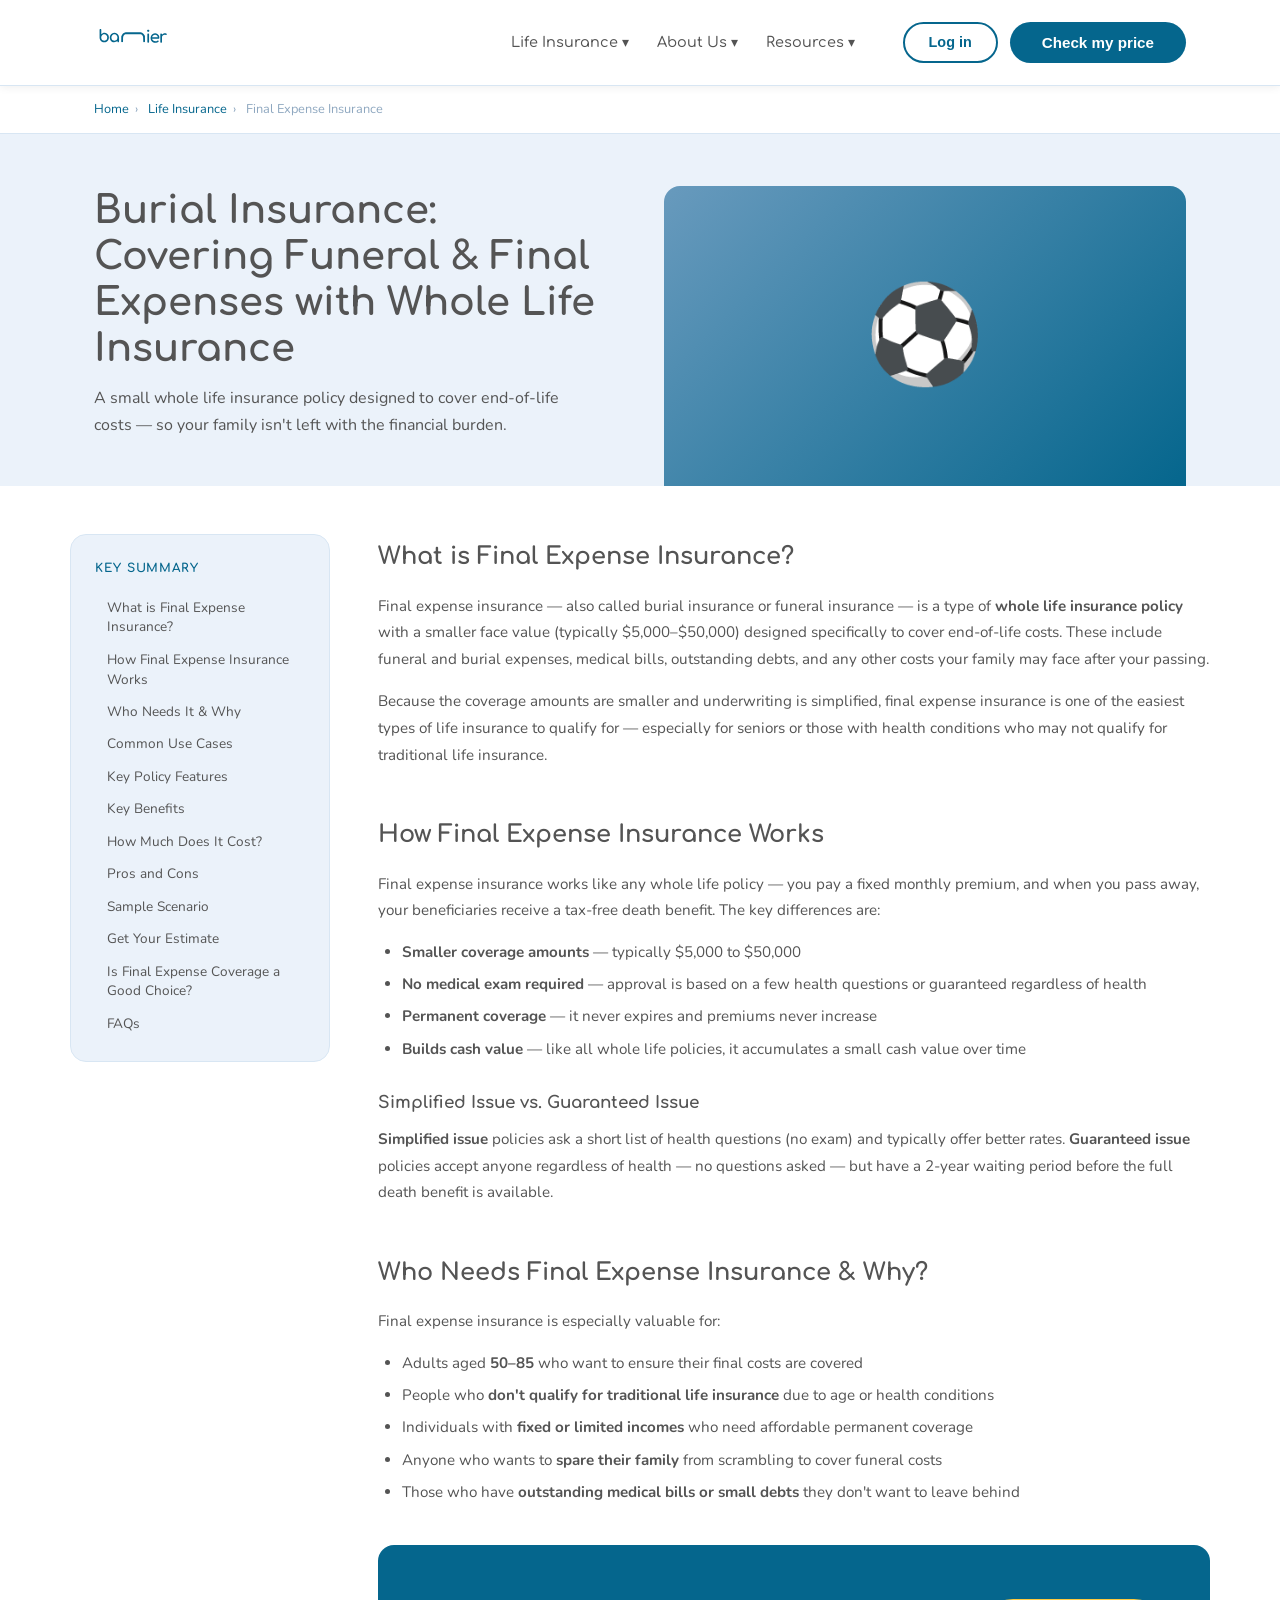
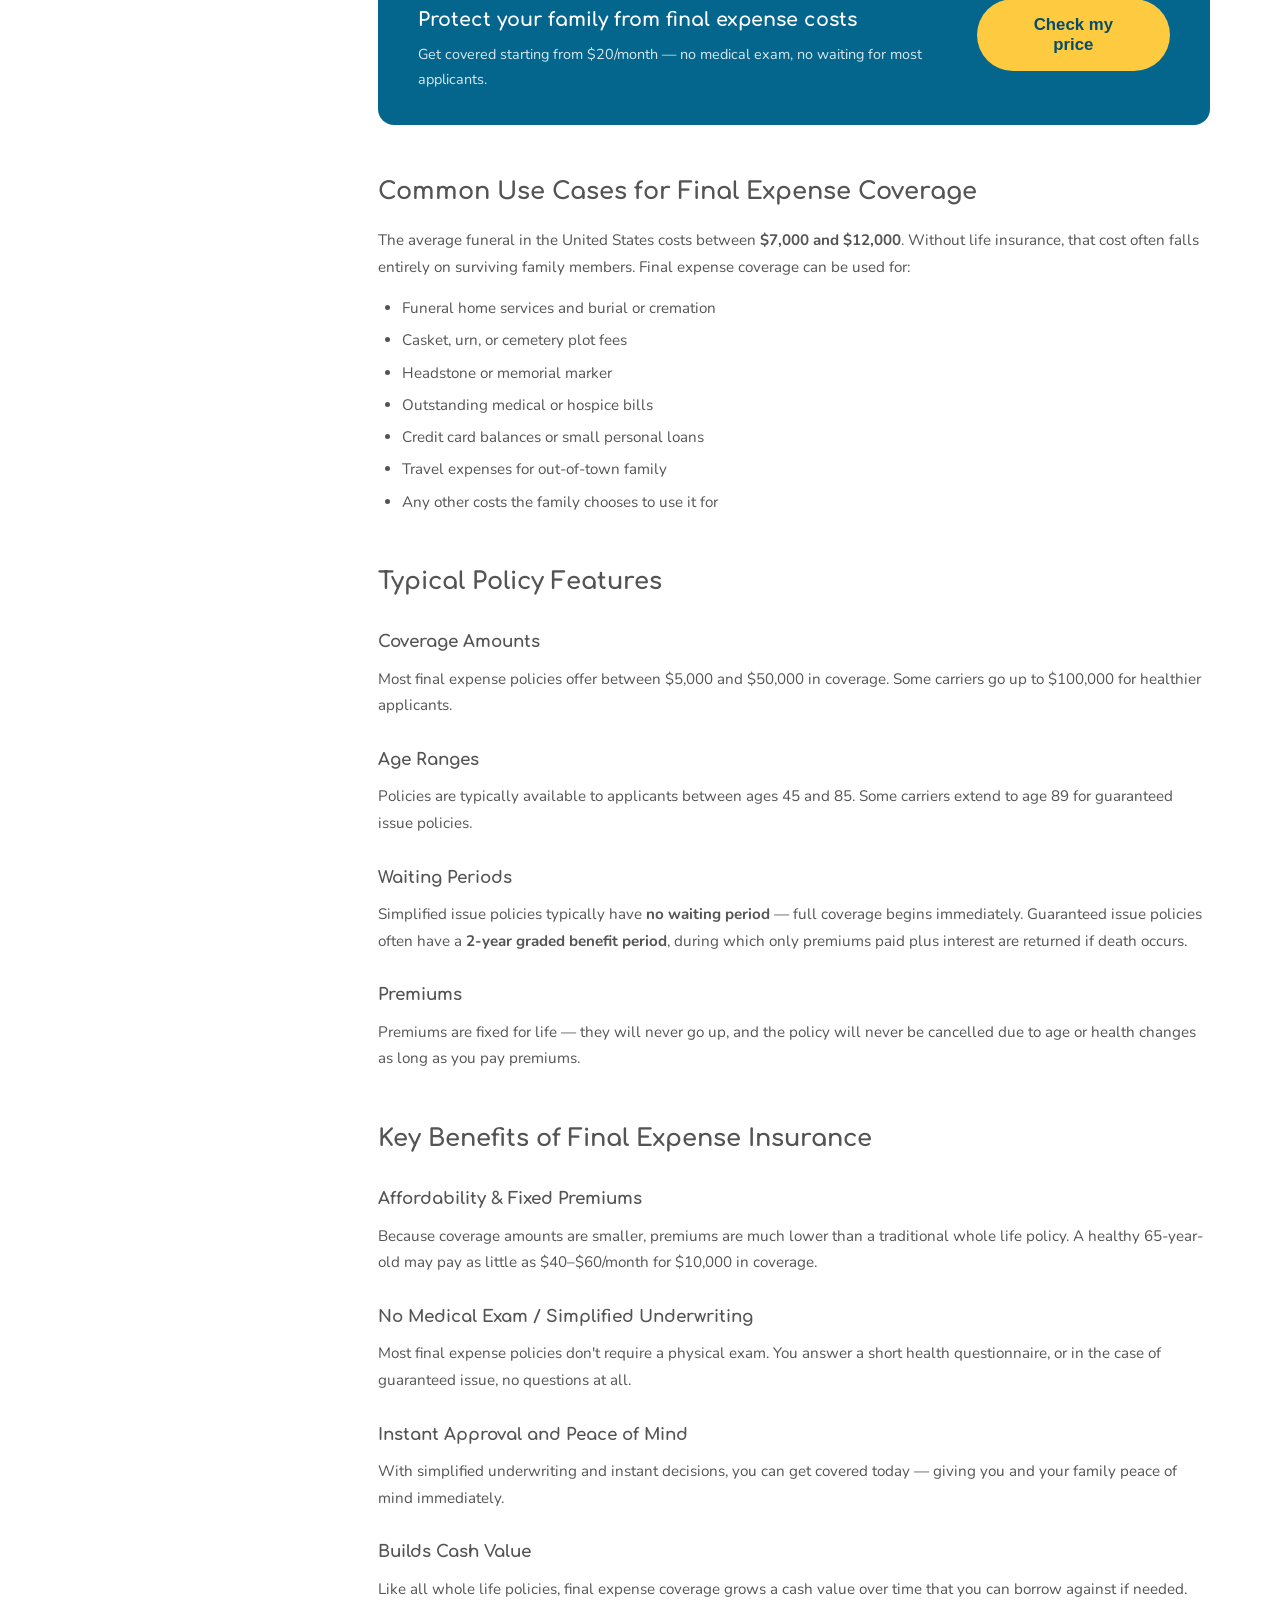
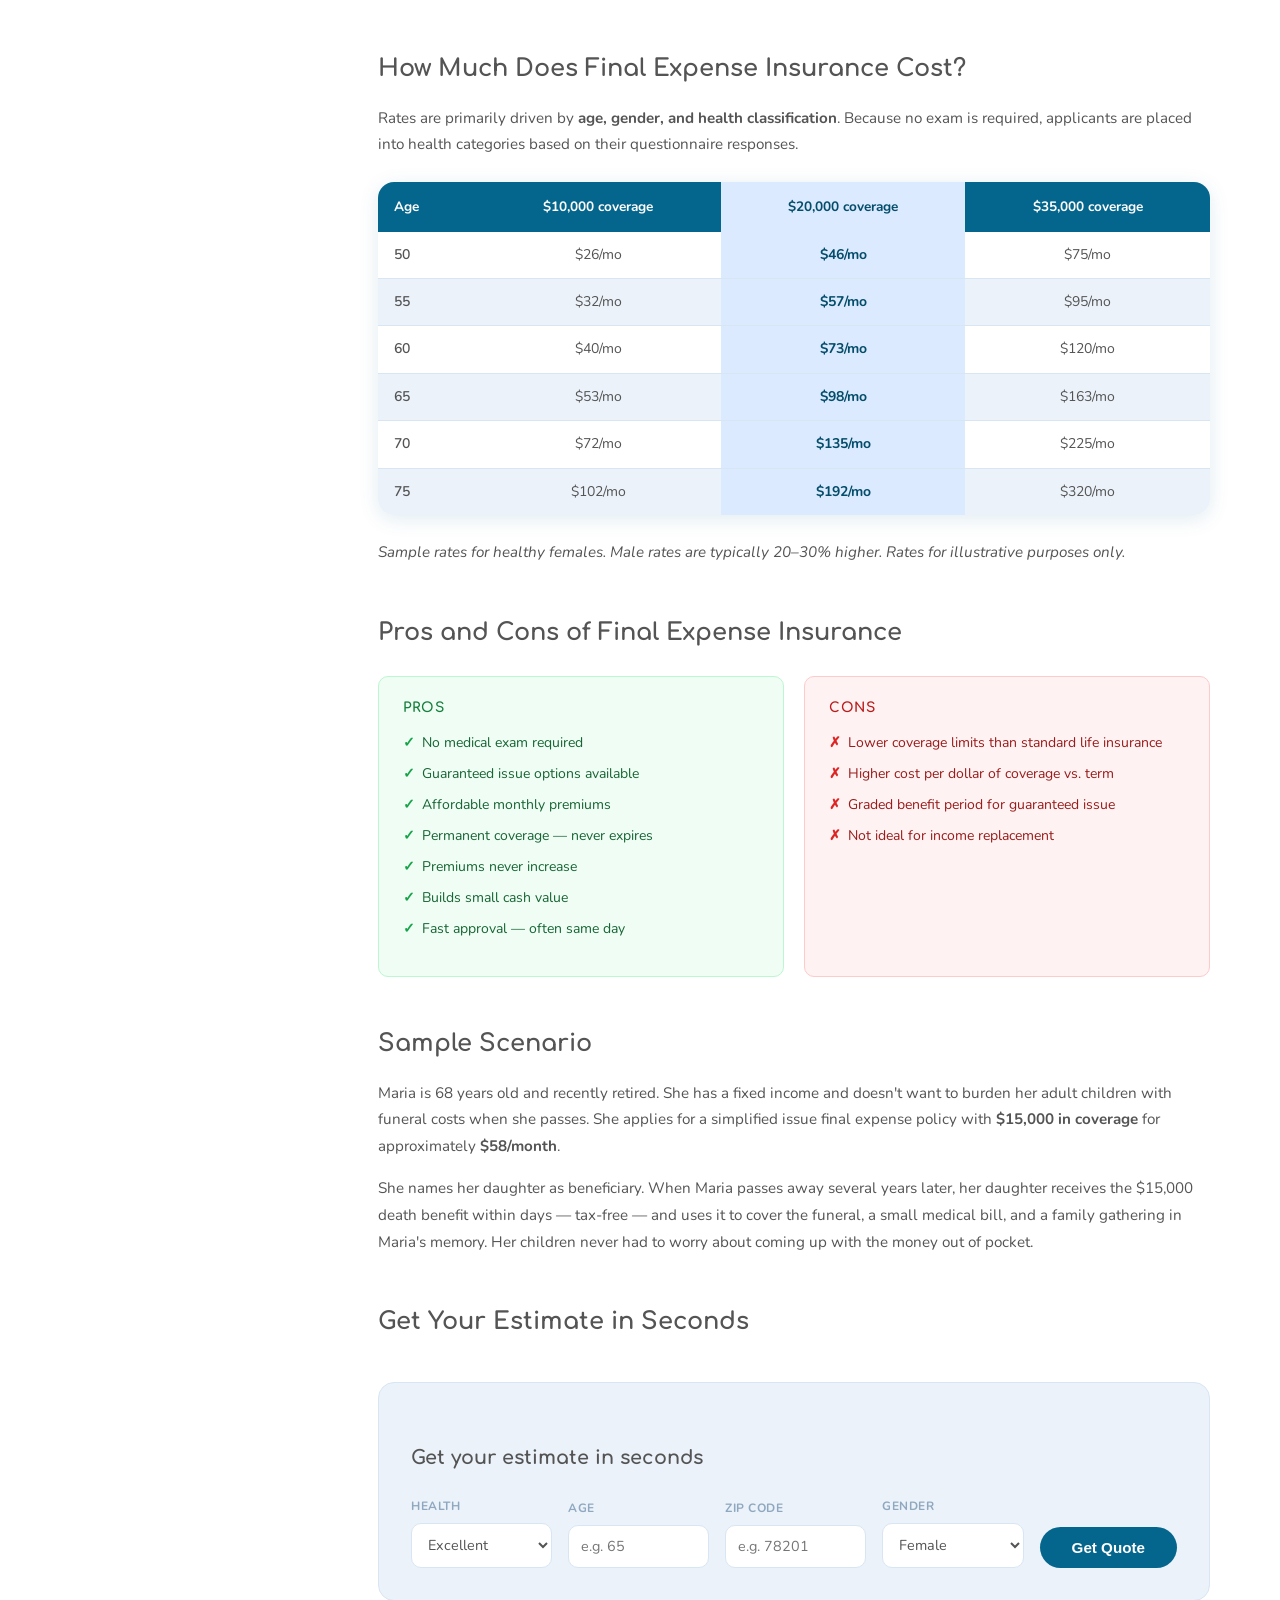
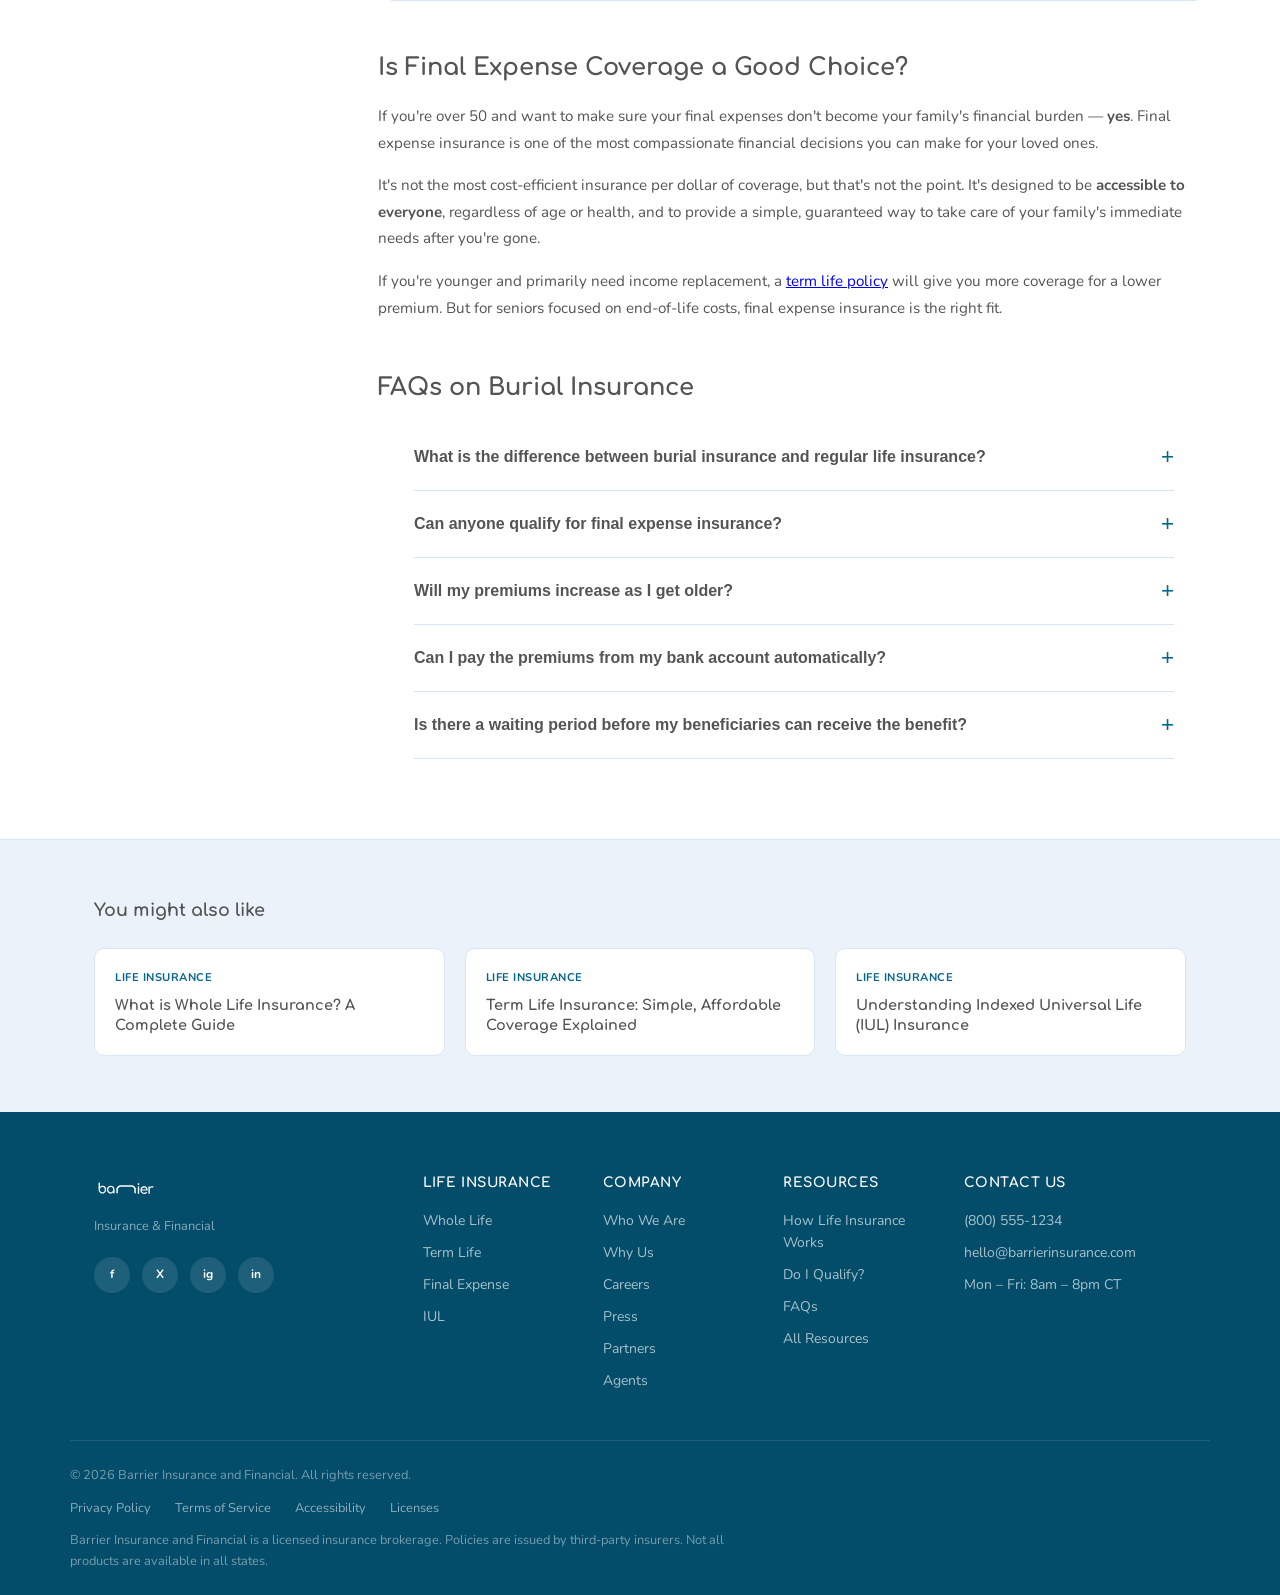
==== final-expense.html @ 15a0f5d9 "Initial commit — Barrier Insurance site with all 4 life insurance pages" ====
<!DOCTYPE html>
<html lang="en">
<head>
  <meta charset="UTF-8" />
  <meta name="viewport" content="width=device-width, initial-scale=1.0" />
  <title>Final Expense Insurance — Barrier Insurance and Financial</title>
  <link rel="stylesheet" href="styles.css" />
  <link href="https://fonts.googleapis.com/css2?family=Comfortaa:wght@400;500;600;700&family=Nunito:wght@300;400;500;600;700;800&display=swap" rel="stylesheet" />
</head>
<body>

  <!-- NAV -->
  <header class="nav-wrapper">
    <nav class="nav container">
      <a href="index.html" class="nav-logo">
        <img src="logo.svg" alt="Barrier Insurance and Financial" class="logo-img" />
      </a>
      <ul class="nav-links">
        <li class="nav-dropdown">
          <a href="#">Life Insurance &#9662;</a>
          <ul class="dropdown-menu">
            <li><a href="whole-life.html">Whole Life</a></li>
            <li><a href="term-life.html">Term Life</a></li>
            <li><a href="final-expense.html">Final Expense</a></li>
            <li><a href="iul.html">IUL</a></li>
          </ul>
        </li>
        <li class="nav-dropdown">
          <a href="#">About Us &#9662;</a>
          <ul class="dropdown-menu">
            <li><a href="#">Who We Are</a></li>
            <li><a href="#">Why Us</a></li>
          </ul>
        </li>
        <li class="nav-dropdown">
          <a href="#">Resources &#9662;</a>
          <ul class="dropdown-menu">
            <li><a href="#">How Life Insurance Works</a></li>
            <li><a href="#">Do I Qualify?</a></li>
            <li><a href="#">All Resources</a></li>
          </ul>
        </li>
      </ul>
      <div class="nav-actions">
        <button class="btn-ghost">Log in</button>
        <button class="btn-primary">Check my price</button>
      </div>
      <button class="nav-hamburger" id="menuToggle" aria-label="Open menu">&#9776;</button>
    </nav>
    <div class="mobile-menu" id="mobileMenu">
      <span class="mobile-section">Life Insurance</span>
      <a href="whole-life.html" class="mobile-sub">Whole Life</a>
      <a href="term-life.html" class="mobile-sub">Term Life</a>
      <a href="final-expense.html" class="mobile-sub">Final Expense</a>
      <a href="iul.html" class="mobile-sub">IUL</a>
      <span class="mobile-section">About Us</span>
      <a href="#" class="mobile-sub">Who We Are</a>
      <a href="#" class="mobile-sub">Why Us</a>
      <span class="mobile-section">Resources</span>
      <a href="#" class="mobile-sub">How Life Insurance Works</a>
      <a href="#" class="mobile-sub">Do I Qualify?</a>
      <a href="#" class="mobile-sub">All Resources</a>
      <a href="#" class="mobile-cta">Check my price</a>
    </div>
  </header>

  <!-- BREADCRUMB -->
  <div class="breadcrumb">
    <div class="container">
      <a href="index.html">Home</a><span class="sep">›</span>
      <a href="#">Life Insurance</a><span class="sep">›</span>
      Final Expense Insurance
    </div>
  </div>

  <!-- HERO -->
  <section class="article-hero">
    <div class="container article-hero-inner">
      <div class="article-hero-content">
        <h1>Burial Insurance: Covering Funeral &amp; Final Expenses with Whole Life Insurance</h1>
        <p>A small whole life insurance policy designed to cover end-of-life costs — so your family isn't left with the financial burden.</p>
      </div>
      <div class="article-hero-img">&#9917;</div>
    </div>
  </section>

  <!-- ARTICLE LAYOUT -->
  <div class="container article-layout">

    <!-- SIDEBAR TOC -->
    <aside class="toc-sidebar">
      <div class="toc-box">
        <h4>Key Summary</h4>
        <ul>
          <li><a href="#what-is">What is Final Expense Insurance?</a></li>
          <li><a href="#how-it-works">How Final Expense Insurance Works</a></li>
          <li><a href="#who-needs">Who Needs It &amp; Why</a></li>
          <li><a href="#coverage">Common Use Cases</a></li>
          <li><a href="#key-features">Key Policy Features</a></li>
          <li><a href="#key-benefits">Key Benefits</a></li>
          <li><a href="#how-much">How Much Does It Cost?</a></li>
          <li><a href="#pros-cons">Pros and Cons</a></li>
          <li><a href="#sample">Sample Scenario</a></li>
          <li><a href="#estimate">Get Your Estimate</a></li>
          <li><a href="#is-it-worth">Is Final Expense Coverage a Good Choice?</a></li>
          <li><a href="#faq">FAQs</a></li>
        </ul>
      </div>
    </aside>

    <!-- MAIN CONTENT -->
    <article class="article-content">

      <h2 id="what-is">What is Final Expense Insurance?</h2>
      <p>Final expense insurance — also called burial insurance or funeral insurance — is a type of <strong>whole life insurance policy</strong> with a smaller face value (typically $5,000–$50,000) designed specifically to cover end-of-life costs. These include funeral and burial expenses, medical bills, outstanding debts, and any other costs your family may face after your passing.</p>
      <p>Because the coverage amounts are smaller and underwriting is simplified, final expense insurance is one of the easiest types of life insurance to qualify for — especially for seniors or those with health conditions who may not qualify for traditional life insurance.</p>

      <h2 id="how-it-works">How Final Expense Insurance Works</h2>
      <p>Final expense insurance works like any whole life policy — you pay a fixed monthly premium, and when you pass away, your beneficiaries receive a tax-free death benefit. The key differences are:</p>
      <ul>
        <li><strong>Smaller coverage amounts</strong> — typically $5,000 to $50,000</li>
        <li><strong>No medical exam required</strong> — approval is based on a few health questions or guaranteed regardless of health</li>
        <li><strong>Permanent coverage</strong> — it never expires and premiums never increase</li>
        <li><strong>Builds cash value</strong> — like all whole life policies, it accumulates a small cash value over time</li>
      </ul>
      <h3>Simplified Issue vs. Guaranteed Issue</h3>
      <p><strong>Simplified issue</strong> policies ask a short list of health questions (no exam) and typically offer better rates. <strong>Guaranteed issue</strong> policies accept anyone regardless of health — no questions asked — but have a 2-year waiting period before the full death benefit is available.</p>

      <h2 id="who-needs">Who Needs Final Expense Insurance &amp; Why?</h2>
      <p>Final expense insurance is especially valuable for:</p>
      <ul>
        <li>Adults aged <strong>50–85</strong> who want to ensure their final costs are covered</li>
        <li>People who <strong>don't qualify for traditional life insurance</strong> due to age or health conditions</li>
        <li>Individuals with <strong>fixed or limited incomes</strong> who need affordable permanent coverage</li>
        <li>Anyone who wants to <strong>spare their family</strong> from scrambling to cover funeral costs</li>
        <li>Those who have <strong>outstanding medical bills or small debts</strong> they don't want to leave behind</li>
      </ul>

      <!-- CTA BOX -->
      <div class="article-cta">
        <div class="article-cta-text">
          <h3>Protect your family from final expense costs</h3>
          <p>Get covered starting from $20/month — no medical exam, no waiting for most applicants.</p>
        </div>
        <button class="btn-yellow btn-large">Check my price</button>
      </div>

      <h2 id="coverage">Common Use Cases for Final Expense Coverage</h2>
      <p>The average funeral in the United States costs between <strong>$7,000 and $12,000</strong>. Without life insurance, that cost often falls entirely on surviving family members. Final expense coverage can be used for:</p>
      <ul>
        <li>Funeral home services and burial or cremation</li>
        <li>Casket, urn, or cemetery plot fees</li>
        <li>Headstone or memorial marker</li>
        <li>Outstanding medical or hospice bills</li>
        <li>Credit card balances or small personal loans</li>
        <li>Travel expenses for out-of-town family</li>
        <li>Any other costs the family chooses to use it for</li>
      </ul>

      <h2 id="key-features">Typical Policy Features</h2>
      <h3>Coverage Amounts</h3>
      <p>Most final expense policies offer between $5,000 and $50,000 in coverage. Some carriers go up to $100,000 for healthier applicants.</p>
      <h3>Age Ranges</h3>
      <p>Policies are typically available to applicants between ages 45 and 85. Some carriers extend to age 89 for guaranteed issue policies.</p>
      <h3>Waiting Periods</h3>
      <p>Simplified issue policies typically have <strong>no waiting period</strong> — full coverage begins immediately. Guaranteed issue policies often have a <strong>2-year graded benefit period</strong>, during which only premiums paid plus interest are returned if death occurs.</p>
      <h3>Premiums</h3>
      <p>Premiums are fixed for life — they will never go up, and the policy will never be cancelled due to age or health changes as long as you pay premiums.</p>

      <h2 id="key-benefits">Key Benefits of Final Expense Insurance</h2>
      <h3>Affordability &amp; Fixed Premiums</h3>
      <p>Because coverage amounts are smaller, premiums are much lower than a traditional whole life policy. A healthy 65-year-old may pay as little as $40–$60/month for $10,000 in coverage.</p>
      <h3>No Medical Exam / Simplified Underwriting</h3>
      <p>Most final expense policies don't require a physical exam. You answer a short health questionnaire, or in the case of guaranteed issue, no questions at all.</p>
      <h3>Instant Approval and Peace of Mind</h3>
      <p>With simplified underwriting and instant decisions, you can get covered today — giving you and your family peace of mind immediately.</p>
      <h3>Builds Cash Value</h3>
      <p>Like all whole life policies, final expense coverage grows a cash value over time that you can borrow against if needed.</p>

      <h2 id="how-much">How Much Does Final Expense Insurance Cost?</h2>
      <p>Rates are primarily driven by <strong>age, gender, and health classification</strong>. Because no exam is required, applicants are placed into health categories based on their questionnaire responses.</p>

      <table class="pricing-table">
        <thead>
          <tr>
            <th>Age</th>
            <th>$10,000 coverage</th>
            <th class="col-highlight">$20,000 coverage</th>
            <th>$35,000 coverage</th>
          </tr>
        </thead>
        <tbody>
          <tr>
            <td>50</td>
            <td>$26/mo</td>
            <td class="col-highlight">$46/mo</td>
            <td>$75/mo</td>
          </tr>
          <tr>
            <td>55</td>
            <td>$32/mo</td>
            <td class="col-highlight">$57/mo</td>
            <td>$95/mo</td>
          </tr>
          <tr>
            <td>60</td>
            <td>$40/mo</td>
            <td class="col-highlight">$73/mo</td>
            <td>$120/mo</td>
          </tr>
          <tr>
            <td>65</td>
            <td>$53/mo</td>
            <td class="col-highlight">$98/mo</td>
            <td>$163/mo</td>
          </tr>
          <tr>
            <td>70</td>
            <td>$72/mo</td>
            <td class="col-highlight">$135/mo</td>
            <td>$225/mo</td>
          </tr>
          <tr>
            <td>75</td>
            <td>$102/mo</td>
            <td class="col-highlight">$192/mo</td>
            <td>$320/mo</td>
          </tr>
        </tbody>
      </table>
      <p><em>Sample rates for healthy females. Male rates are typically 20–30% higher. Rates for illustrative purposes only.</em></p>

      <h2 id="pros-cons">Pros and Cons of Final Expense Insurance</h2>
      <div class="pros-cons">
        <div class="pros-box">
          <h4>Pros</h4>
          <ul>
            <li>No medical exam required</li>
            <li>Guaranteed issue options available</li>
            <li>Affordable monthly premiums</li>
            <li>Permanent coverage — never expires</li>
            <li>Premiums never increase</li>
            <li>Builds small cash value</li>
            <li>Fast approval — often same day</li>
          </ul>
        </div>
        <div class="cons-box">
          <h4>Cons</h4>
          <ul>
            <li>Lower coverage limits than standard life insurance</li>
            <li>Higher cost per dollar of coverage vs. term</li>
            <li>Graded benefit period for guaranteed issue</li>
            <li>Not ideal for income replacement</li>
          </ul>
        </div>
      </div>

      <h2 id="sample">Sample Scenario</h2>
      <p>Maria is 68 years old and recently retired. She has a fixed income and doesn't want to burden her adult children with funeral costs when she passes. She applies for a simplified issue final expense policy with <strong>$15,000 in coverage</strong> for approximately <strong>$58/month</strong>.</p>
      <p>She names her daughter as beneficiary. When Maria passes away several years later, her daughter receives the $15,000 death benefit within days — tax-free — and uses it to cover the funeral, a small medical bill, and a family gathering in Maria's memory. Her children never had to worry about coming up with the money out of pocket.</p>

      <h2 id="estimate">Get Your Estimate in Seconds</h2>
      <div class="estimate-widget">
        <h3>Get your estimate in seconds</h3>
        <div class="estimate-form">
          <div class="estimate-field">
            <label>Health</label>
            <select>
              <option>Excellent</option>
              <option>Good</option>
              <option>Average</option>
            </select>
          </div>
          <div class="estimate-field">
            <label>Age</label>
            <input type="number" placeholder="e.g. 65" min="45" max="89" />
          </div>
          <div class="estimate-field">
            <label>Zip Code</label>
            <input type="text" placeholder="e.g. 78201" maxlength="5" />
          </div>
          <div class="estimate-field">
            <label>Gender</label>
            <select>
              <option>Female</option>
              <option>Male</option>
            </select>
          </div>
          <div>
            <button class="btn-primary" style="white-space:nowrap">Get Quote</button>
          </div>
        </div>
      </div>

      <h2 id="is-it-worth">Is Final Expense Coverage a Good Choice?</h2>
      <p>If you're over 50 and want to make sure your final expenses don't become your family's financial burden — <strong>yes</strong>. Final expense insurance is one of the most compassionate financial decisions you can make for your loved ones.</p>
      <p>It's not the most cost-efficient insurance per dollar of coverage, but that's not the point. It's designed to be <strong>accessible to everyone</strong>, regardless of age or health, and to provide a simple, guaranteed way to take care of your family's immediate needs after you're gone.</p>
      <p>If you're younger and primarily need income replacement, a <a href="term-life.html">term life policy</a> will give you more coverage for a lower premium. But for seniors focused on end-of-life costs, final expense insurance is the right fit.</p>

      <!-- FAQ -->
      <h2 id="faq">FAQs on Burial Insurance</h2>
      <div class="faq-list">
        <div class="faq-item">
          <button class="faq-question" aria-expanded="false">
            What is the difference between burial insurance and regular life insurance?
            <span class="faq-icon">+</span>
          </button>
          <div class="faq-answer">
            <p>Burial insurance is a type of whole life insurance with smaller coverage amounts (usually $5,000–$50,000) designed specifically for final expenses. Regular life insurance can provide much larger death benefits and is often used for income replacement. Burial insurance requires little to no underwriting, making it accessible to older adults and those with health issues.</p>
          </div>
        </div>
        <div class="faq-item">
          <button class="faq-question" aria-expanded="false">
            Can anyone qualify for final expense insurance?
            <span class="faq-icon">+</span>
          </button>
          <div class="faq-answer">
            <p>Simplified issue policies accept most applicants based on a short health questionnaire. Guaranteed issue policies accept everyone between eligible ages (typically 45–85) with no health questions at all. This makes final expense coverage available to virtually anyone.</p>
          </div>
        </div>
        <div class="faq-item">
          <button class="faq-question" aria-expanded="false">
            Will my premiums increase as I get older?
            <span class="faq-icon">+</span>
          </button>
          <div class="faq-answer">
            <p>No. Final expense insurance is a whole life policy — your premiums are fixed for the life of the policy and will never increase, regardless of your age or any changes to your health.</p>
          </div>
        </div>
        <div class="faq-item">
          <button class="faq-question" aria-expanded="false">
            Can I pay the premiums from my bank account automatically?
            <span class="faq-icon">+</span>
          </button>
          <div class="faq-answer">
            <p>Yes. Most carriers offer automatic bank draft (ACH) payments. This is the most convenient option and often comes with a small premium discount. You can also pay by check or money order in most cases.</p>
          </div>
        </div>
        <div class="faq-item">
          <button class="faq-question" aria-expanded="false">
            Is there a waiting period before my beneficiaries can receive the benefit?
            <span class="faq-icon">+</span>
          </button>
          <div class="faq-answer">
            <p>It depends on the policy type. <strong>Simplified issue</strong> policies typically have no waiting period — coverage is effective immediately. <strong>Guaranteed issue</strong> policies usually have a 2-year graded benefit period: if you pass away in the first two years, your beneficiaries receive the premiums paid plus interest (not the full death benefit). After the two years, the full benefit is paid.</p>
          </div>
        </div>
      </div>

    </article>
  </div>

  <!-- RELATED ARTICLES -->
  <section class="related-articles">
    <div class="container">
      <h3>You might also like</h3>
      <div class="related-grid">
        <a href="whole-life.html" class="related-card">
          <span class="tag">Life Insurance</span>
          <h4>What is Whole Life Insurance? A Complete Guide</h4>
        </a>
        <a href="term-life.html" class="related-card">
          <span class="tag">Life Insurance</span>
          <h4>Term Life Insurance: Simple, Affordable Coverage Explained</h4>
        </a>
        <a href="iul.html" class="related-card">
          <span class="tag">Life Insurance</span>
          <h4>Understanding Indexed Universal Life (IUL) Insurance</h4>
        </a>
      </div>
    </div>
  </section>

  <!-- FOOTER -->
  <footer class="footer">
    <div class="container footer-grid">
      <div class="footer-col footer-brand">
        <img src="logo.svg" alt="Barrier Insurance and Financial" class="footer-logo" />
        <p class="footer-tagline">Insurance &amp; Financial</p>
        <div class="footer-social">
          <a href="#" aria-label="Facebook">f</a>
          <a href="#" aria-label="Twitter">X</a>
          <a href="#" aria-label="Instagram">ig</a>
          <a href="#" aria-label="LinkedIn">in</a>
        </div>
      </div>
      <div class="footer-col">
        <h4>Life Insurance</h4>
        <ul>
          <li><a href="whole-life.html">Whole Life</a></li>
          <li><a href="term-life.html">Term Life</a></li>
          <li><a href="final-expense.html">Final Expense</a></li>
          <li><a href="iul.html">IUL</a></li>
        </ul>
      </div>
      <div class="footer-col">
        <h4>Company</h4>
        <ul>
          <li><a href="#">Who We Are</a></li>
          <li><a href="#">Why Us</a></li>
          <li><a href="#">Careers</a></li>
          <li><a href="#">Press</a></li>
          <li><a href="#">Partners</a></li>
          <li><a href="#">Agents</a></li>
        </ul>
      </div>
      <div class="footer-col">
        <h4>Resources</h4>
        <ul>
          <li><a href="#">How Life Insurance Works</a></li>
          <li><a href="#">Do I Qualify?</a></li>
          <li><a href="#">FAQs</a></li>
          <li><a href="#">All Resources</a></li>
        </ul>
      </div>
      <div class="footer-col">
        <h4>Contact Us</h4>
        <ul>
          <li><a href="tel:+18005551234">(800) 555-1234</a></li>
          <li><a href="mailto:hello@barrierinsurance.com">hello@barrierinsurance.com</a></li>
          <li>Mon – Fri: 8am – 8pm CT</li>
        </ul>
      </div>
    </div>
    <div class="footer-legal container">
      <p>&copy; 2026 Barrier Insurance and Financial. All rights reserved.</p>
      <div class="footer-legal-links">
        <a href="#">Privacy Policy</a>
        <a href="#">Terms of Service</a>
        <a href="#">Accessibility</a>
        <a href="#">Licenses</a>
      </div>
      <p class="legal-disclaimer">Barrier Insurance and Financial is a licensed insurance brokerage. Policies are issued by third-party insurers. Not all products are available in all states.</p>
    </div>
  </footer>

  <script src="script.js"></script>
</body>
</html>
---- styles.css ----
/* ============================================================
   BARRIER INSURANCE & FINANCIAL — Main Stylesheet
   Colors: Blue (#1B4F8A primary), Yellow (#F5C200 accent)
   Replace hex values below once final brand colors are confirmed
   ============================================================ */

:root {
  --blue-primary: #05668d;   /* dark teal — primary brand blue */
  --blue-light:   #689abd;   /* medium blue — secondary/accents */
  --blue-dark:    #044d6a;   /* darkened teal for hover states */
  --yellow:       #fdca40;   /* brand gold/yellow */
  --yellow-dark:  #e0b030;   /* darkened yellow for hover */
  --charcoal:     #545454;   /* body text / dark UI elements */
  --white:        #FFFFFF;
  --off-white:    #ebf2fa;   /* brand light background */
  --gray-light:   #d8e6f3;
  --gray-mid:     #8fa8c0;
  --text-dark:    #545454;   /* use brand charcoal for headings */
  --text-body:    #545454;
  --shadow:       0 4px 20px rgba(5,102,141,0.12);
  --radius:       10px;
  --radius-lg:    16px;
}

*, *::before, *::after { box-sizing: border-box; margin: 0; padding: 0; }

html { scroll-behavior: smooth; }

body {
  font-family: 'Nunito', sans-serif;
  color: var(--text-dark);
  background: var(--white);
  line-height: 1.6;
}

h1, h2, h3, h4, h5, h6,
.logo-text, .hero-headline, .section-headline,
.how-content h2, .wills-content h2, .final-cta h2,
.nav-links a, .feature-card h3 {
  font-family: 'Comfortaa', sans-serif;
}

.container {
  max-width: 1140px;
  margin: 0 auto;
  padding: 0 1.5rem;
}

.section-padded { padding: 80px 0; }
.text-center { text-align: center; }
.bg-light { background: var(--off-white); }
.bg-dark  { background: var(--blue-primary); color: var(--white); }

/* ---- BUTTONS ---- */
.btn-primary {
  background: var(--blue-primary);
  color: var(--white);
  border: none;
  border-radius: 50px;
  padding: 0.75rem 2rem;
  font-size: 0.95rem;
  font-weight: 600;
  cursor: pointer;
  transition: background 0.2s, transform 0.1s;
}
.btn-primary:hover { background: var(--blue-dark); transform: translateY(-1px); }

.btn-yellow {
  background: var(--yellow);
  color: var(--blue-dark);
  border: none;
  border-radius: 50px;
  padding: 0.75rem 2rem;
  font-size: 0.95rem;
  font-weight: 700;
  cursor: pointer;
  transition: background 0.2s, transform 0.1s;
}
.btn-yellow:hover { background: var(--yellow-dark); transform: translateY(-1px); }

.btn-ghost {
  background: transparent;
  color: var(--blue-primary);
  border: 2px solid var(--blue-primary);
  border-radius: 50px;
  padding: 0.65rem 1.5rem;
  font-size: 0.9rem;
  font-weight: 600;
  cursor: pointer;
  transition: all 0.2s;
}
.btn-ghost:hover { background: var(--blue-primary); color: var(--white); }

.btn-outline {
  background: transparent;
  color: var(--blue-primary);
  border: 2px solid var(--blue-primary);
  border-radius: 50px;
  padding: 0.75rem 2rem;
  font-size: 0.95rem;
  font-weight: 600;
  cursor: pointer;
  transition: all 0.2s;
}
.btn-outline:hover { background: var(--blue-primary); color: var(--white); }

.btn-large { padding: 1rem 2.5rem; font-size: 1.05rem; }

/* ---- NAV ---- */
.nav-wrapper {
  position: sticky;
  top: 0;
  z-index: 100;
  background: var(--white);
  border-bottom: 1px solid var(--gray-light);
  box-shadow: 0 2px 8px rgba(0,0,0,0.06);
}

.nav {
  display: flex;
  align-items: center;
  gap: 2rem;
  padding-top: 1rem;
  padding-bottom: 1rem;
}

.nav-logo { text-decoration: none; }

.logo-text {
  font-size: 1.5rem;
  font-weight: 800;
  color: var(--blue-primary);
  letter-spacing: -0.5px;
}
.logo-accent { color: var(--yellow); }
.logo-img {
  height: 44px;
  width: auto;
  /* SVG viewBox is wide; crop to just the logo content area */
  object-fit: contain;
}
.footer-logo {
  height: 36px;
  width: auto;
  /* Make white-on-dark visible: invert to white */
  filter: brightness(0) invert(1);
  margin-bottom: 0.5rem;
  display: block;
}

.nav-links {
  display: flex;
  list-style: none;
  gap: 1.75rem;
  margin-left: auto;
}
.nav-links a {
  text-decoration: none;
  color: var(--text-body);
  font-size: 0.9rem;
  font-weight: 500;
  transition: color 0.2s;
}
.nav-links a:hover { color: var(--blue-primary); }

/* Dropdown */
.nav-dropdown { position: relative; }
.dropdown-menu {
  display: none;
  position: absolute;
  top: calc(100% + 10px);
  left: 0;
  background: var(--white);
  border: 1px solid var(--gray-light);
  border-radius: var(--radius);
  box-shadow: 0 8px 24px rgba(5,102,141,0.12);
  min-width: 210px;
  list-style: none;
  padding: 0.5rem 0;
  z-index: 200;
}
.dropdown-menu li a {
  display: block;
  padding: 0.65rem 1.25rem;
  font-size: 0.875rem;
  color: var(--text-dark);
  white-space: nowrap;
}
.dropdown-menu li a:hover {
  background: var(--off-white);
  color: var(--blue-primary);
}
.nav-dropdown:hover .dropdown-menu { display: block; }

.nav-actions {
  display: flex;
  gap: 0.75rem;
  align-items: center;
  margin-left: 1rem;
}

.nav-hamburger {
  display: none;
  background: none;
  border: none;
  font-size: 1.5rem;
  cursor: pointer;
  color: var(--blue-primary);
  margin-left: auto;
}

.mobile-menu {
  display: none;
  flex-direction: column;
  background: var(--white);
  padding: 1rem 1.5rem;
  border-top: 1px solid var(--gray-light);
}
.mobile-menu.open { display: flex; }
.mobile-menu a {
  padding: 0.65rem 0;
  text-decoration: none;
  color: var(--text-dark);
  font-weight: 500;
  border-bottom: 1px solid var(--gray-light);
}
.mobile-section {
  display: block;
  padding: 0.75rem 0 0.25rem;
  font-size: 0.75rem;
  font-weight: 700;
  text-transform: uppercase;
  letter-spacing: 0.8px;
  color: var(--blue-primary);
}
.mobile-sub {
  padding-left: 0.75rem !important;
  font-size: 0.9rem !important;
  color: var(--charcoal) !important;
}
.mobile-menu .mobile-cta {
  background: var(--blue-primary);
  color: var(--white);
  text-align: center;
  border-radius: 50px;
  margin-top: 1rem;
  padding: 0.75rem;
  border-bottom: none;
}

/* ---- HERO ---- */
.hero {
  background: linear-gradient(135deg, var(--blue-primary) 0%, #033d57 100%);
  color: var(--white);
  padding: 80px 0 100px;
  position: relative;
  overflow: hidden;
}
.hero::after {
  content: '';
  position: absolute;
  bottom: -2px;
  left: 0; right: 0;
  height: 60px;
  background: var(--white);
  clip-path: ellipse(55% 100% at 50% 100%);
}

.hero-inner {
  display: grid;
  grid-template-columns: 1fr 1fr;
  gap: 4rem;
  align-items: center;
}

.trust-badges {
  display: flex;
  gap: 1rem;
  margin-bottom: 1.5rem;
}
.badge {
  background: rgba(255,255,255,0.15);
  border-radius: var(--radius);
  padding: 0.4rem 0.8rem;
  display: flex;
  flex-direction: column;
  align-items: center;
  font-size: 0.75rem;
}
.badge-stars { color: var(--yellow); font-size: 0.65rem; }
.badge-label { font-weight: 600; margin-top: 2px; }

.hero-headline {
  font-size: clamp(2rem, 4vw, 3.25rem);
  font-weight: 800;
  line-height: 1.15;
  margin-bottom: 1rem;
}
.hero-sub {
  font-size: 1.05rem;
  color: rgba(255,255,255,0.85);
  margin-bottom: 2rem;
  max-width: 420px;
}

.hero-awards {
  display: flex;
  gap: 1.5rem;
  margin-top: 2rem;
  flex-wrap: wrap;
}
.award-item {
  display: flex;
  align-items: center;
  gap: 0.4rem;
  font-size: 0.85rem;
  font-weight: 600;
  color: rgba(255,255,255,0.9);
}
.award-icon { font-size: 1.1rem; }

.hero-image { display: flex; justify-content: center; }
.hero-img-placeholder {
  width: 320px;
  height: 360px;
  background: rgba(255,255,255,0.1);
  border-radius: var(--radius-lg);
  display: flex;
  flex-direction: column;
  align-items: center;
  justify-content: center;
  border: 2px dashed rgba(255,255,255,0.3);
  gap: 1rem;
  color: rgba(255,255,255,0.7);
  font-size: 0.9rem;
}
.family-icon { font-size: 5rem; }

/* ---- REVIEWS ---- */
.reviews-grid {
  display: grid;
  grid-template-columns: repeat(3, 1fr);
  gap: 1.5rem;
}
.review-card {
  background: var(--white);
  border: 1px solid var(--gray-light);
  border-radius: var(--radius-lg);
  padding: 1.5rem;
  box-shadow: var(--shadow);
  transition: transform 0.2s;
}
.review-card:hover { transform: translateY(-3px); }

.review-source {
  font-size: 0.85rem;
  font-weight: 700;
  margin-bottom: 0.4rem;
}
.review-source.google { color: #4285F4; }
.review-source.trustpilot { color: #00B67A; }

.review-stars { color: var(--yellow); font-size: 0.9rem; margin-bottom: 0.75rem; }
.review-text { font-size: 0.9rem; color: var(--text-body); margin-bottom: 0.75rem; font-style: italic; }
.reviewer { font-size: 0.8rem; color: var(--gray-mid); font-weight: 600; }

/* ---- VALUE PROP ---- */
.section-headline {
  font-size: clamp(1.6rem, 3vw, 2.25rem);
  font-weight: 800;
  color: var(--text-dark);
  margin-bottom: 3rem;
  line-height: 1.25;
}
.section-sub {
  color: var(--text-body);
  font-size: 1rem;
  margin-bottom: 2.5rem;
  margin-top: -1.5rem;
}

.features-grid {
  display: grid;
  grid-template-columns: repeat(4, 1fr);
  gap: 1.5rem;
  margin-bottom: 2.5rem;
}
.feature-card {
  background: var(--white);
  border: 1px solid var(--gray-light);
  border-radius: var(--radius-lg);
  padding: 2rem 1.25rem;
  text-align: center;
  box-shadow: var(--shadow);
  transition: transform 0.2s, box-shadow 0.2s;
}
.feature-card:hover {
  transform: translateY(-4px);
  box-shadow: 0 8px 30px rgba(27,79,138,0.18);
}
.feature-icon { font-size: 2.5rem; margin-bottom: 1rem; }
.feature-card h3 { font-size: 0.95rem; font-weight: 700; color: var(--text-dark); line-height: 1.4; }

/* ---- HOW IT WORKS ---- */
.how-inner {
  display: grid;
  grid-template-columns: 1fr 1fr;
  gap: 5rem;
  align-items: center;
}

.phone-frame {
  width: 240px;
  height: 480px;
  background: var(--blue-dark);
  border-radius: 36px;
  border: 8px solid var(--blue-primary);
  display: flex;
  align-items: center;
  justify-content: center;
  margin: 0 auto;
  box-shadow: 0 20px 60px rgba(27,79,138,0.3);
}
.phone-screen {
  width: 100%;
  height: 100%;
  background: var(--white);
  border-radius: 28px;
  padding: 1.5rem;
  display: flex;
  flex-direction: column;
  gap: 1rem;
}
.phone-logo {
  font-size: 1.2rem;
  font-weight: 800;
  color: var(--blue-primary);
}
.phone-logo span { color: var(--yellow); }

.phone-form { display: flex; flex-direction: column; gap: 0.75rem; margin-top: 0.5rem; }
.form-line {
  height: 10px;
  background: var(--gray-light);
  border-radius: 6px;
  width: 100%;
}
.form-line.short { width: 60%; }
.phone-btn {
  background: var(--blue-primary);
  color: var(--white);
  border: none;
  border-radius: 50px;
  padding: 0.5rem;
  font-size: 0.85rem;
  font-weight: 600;
  cursor: default;
  margin-top: 0.5rem;
}

.how-label {
  font-size: 0.8rem;
  font-weight: 700;
  text-transform: uppercase;
  letter-spacing: 1px;
  color: var(--blue-light);
  margin-bottom: 0.75rem;
}
.how-content h2 {
  font-size: clamp(1.4rem, 2.5vw, 2rem);
  font-weight: 800;
  line-height: 1.3;
  color: var(--text-dark);
  margin-bottom: 1rem;
}
.how-sub {
  color: var(--text-body);
  margin-bottom: 2rem;
}

/* ---- COMPARISON TABLE ---- */
.table-wrapper {
  max-width: 700px;
  margin: 0 auto 2.5rem;
  overflow-x: auto;
}
.comparison-table {
  width: 100%;
  border-collapse: collapse;
  border-radius: var(--radius-lg);
  overflow: hidden;
  box-shadow: var(--shadow);
}
.comparison-table th, .comparison-table td {
  padding: 1rem 1.25rem;
  text-align: center;
  border-bottom: 1px solid var(--gray-light);
}
.comparison-table th { background: var(--blue-primary); color: var(--white); font-weight: 700; font-size: 0.95rem; }
.comparison-table td:first-child { text-align: left; color: var(--text-body); font-size: 0.95rem; }
.comparison-table tr:last-child td { border-bottom: none; }
.comparison-table tr:nth-child(even) { background: var(--off-white); }

.col-barrier { background: var(--blue-light) !important; }
.table-logo { font-weight: 800; font-size: 1rem; }
.table-logo span { color: var(--yellow); }

.check { font-size: 1.1rem; font-weight: 700; }
.check.yes { color: #22C55E; }
.check.no  { color: #EF4444; }

/* ---- WILLS ---- */
.wills-inner {
  display: grid;
  grid-template-columns: 1fr 1fr;
  gap: 4rem;
  align-items: center;
}
.wills-content h2 {
  font-size: clamp(1.75rem, 3vw, 2.5rem);
  font-weight: 800;
  margin-bottom: 1rem;
}
.wills-content p { color: rgba(255,255,255,0.8); margin-bottom: 2rem; max-width: 400px; }
.wills-img-placeholder {
  font-size: 8rem;
  text-align: center;
  opacity: 0.6;
}

/* ---- FAQ ---- */
.faq-list { max-width: 760px; margin: 0 auto; }
.faq-item {
  border-bottom: 1px solid var(--gray-light);
}
.faq-question {
  width: 100%;
  text-align: left;
  background: none;
  border: none;
  padding: 1.25rem 0;
  font-size: 1rem;
  font-weight: 600;
  color: var(--text-dark);
  cursor: pointer;
  display: flex;
  justify-content: space-between;
  align-items: center;
  transition: color 0.2s;
}
.faq-question:hover { color: var(--blue-primary); }
.faq-icon {
  font-size: 1.4rem;
  font-weight: 300;
  color: var(--blue-primary);
  transition: transform 0.3s;
  flex-shrink: 0;
}
.faq-question[aria-expanded="true"] .faq-icon { transform: rotate(45deg); }
.faq-answer {
  max-height: 0;
  overflow: hidden;
  transition: max-height 0.3s ease, padding 0.3s;
}
.faq-answer.open {
  max-height: 200px;
  padding-bottom: 1.25rem;
}
.faq-answer p { color: var(--text-body); font-size: 0.95rem; }

/* ---- FINAL CTA ---- */
.final-cta h2 {
  font-size: clamp(1.75rem, 3vw, 2.5rem);
  font-weight: 800;
  margin-bottom: 1rem;
}
.final-cta p {
  color: rgba(255,255,255,0.8);
  max-width: 540px;
  margin: 0 auto 2rem;
  font-size: 0.95rem;
}

/* ---- FOOTER ---- */
.footer {
  background: var(--blue-dark);
  color: rgba(255,255,255,0.75);
  padding: 60px 0 0;
}
.footer-grid {
  display: grid;
  grid-template-columns: 2fr 1fr 1fr 1fr 1.5fr;
  gap: 2rem;
  padding-bottom: 3rem;
}
.footer-brand .logo-text { font-size: 1.4rem; display: block; margin-bottom: 0.4rem; }
.footer-tagline { font-size: 0.8rem; margin-bottom: 1.25rem; opacity: 0.7; }

.footer-social { display: flex; gap: 0.75rem; }
.footer-social a {
  width: 36px; height: 36px;
  background: rgba(255,255,255,0.1);
  border-radius: 50%;
  display: flex; align-items: center; justify-content: center;
  text-decoration: none;
  color: var(--white);
  font-size: 0.75rem;
  font-weight: 700;
  transition: background 0.2s;
}
.footer-social a:hover { background: var(--yellow); color: var(--blue-dark); }

.footer-col h4 {
  color: var(--white);
  font-size: 0.85rem;
  font-weight: 700;
  text-transform: uppercase;
  letter-spacing: 0.5px;
  margin-bottom: 1rem;
}
.footer-col ul { list-style: none; display: flex; flex-direction: column; gap: 0.6rem; }
.footer-col ul li, .footer-col ul a {
  font-size: 0.875rem;
  color: rgba(255,255,255,0.65);
  text-decoration: none;
  transition: color 0.2s;
}
.footer-col ul a:hover { color: var(--yellow); }

.footer-legal {
  border-top: 1px solid rgba(255,255,255,0.1);
  padding: 1.5rem 0;
  display: flex;
  flex-direction: column;
  gap: 0.75rem;
  font-size: 0.8rem;
  color: rgba(255,255,255,0.45);
}
.footer-legal-links { display: flex; gap: 1.5rem; flex-wrap: wrap; }
.footer-legal-links a { color: rgba(255,255,255,0.55); text-decoration: none; }
.footer-legal-links a:hover { color: var(--yellow); }
.legal-disclaimer { max-width: 700px; line-height: 1.6; }

/* ============================================================
   ARTICLE / INNER PAGES
   ============================================================ */

.breadcrumb {
  padding: 0.85rem 0;
  font-size: 0.8rem;
  color: var(--gray-mid);
  border-bottom: 1px solid var(--gray-light);
  background: var(--white);
}
.breadcrumb a { color: var(--blue-primary); text-decoration: none; }
.breadcrumb a:hover { text-decoration: underline; }
.breadcrumb .sep { margin: 0 0.4rem; }

.article-hero {
  background: var(--off-white);
  padding: 52px 0 0;
  overflow: hidden;
}
.article-hero-inner {
  display: grid;
  grid-template-columns: 1fr 1fr;
  gap: 3rem;
  align-items: end;
}
.article-hero-content { padding-bottom: 48px; }
.article-hero-content h1 {
  font-size: clamp(1.75rem, 3vw, 2.6rem);
  font-weight: 800;
  color: var(--text-dark);
  line-height: 1.2;
  margin-bottom: 0.85rem;
}
.article-hero-content p {
  font-size: 1rem;
  color: var(--text-body);
  max-width: 480px;
  line-height: 1.65;
}
.article-hero-img {
  height: 300px;
  background: linear-gradient(135deg, var(--blue-light) 0%, var(--blue-primary) 100%);
  border-radius: var(--radius-lg) var(--radius-lg) 0 0;
  display: flex;
  align-items: center;
  justify-content: center;
  font-size: 6rem;
}

.article-layout {
  display: grid;
  grid-template-columns: 260px 1fr;
  gap: 3rem;
  align-items: start;
  padding: 48px 0 80px;
}

.toc-sidebar { position: sticky; top: 80px; }
.toc-box {
  background: var(--off-white);
  border: 1px solid var(--gray-light);
  border-radius: var(--radius-lg);
  padding: 1.5rem;
}
.toc-box h4 {
  font-size: 0.75rem;
  font-weight: 700;
  text-transform: uppercase;
  letter-spacing: 0.9px;
  color: var(--blue-primary);
  margin-bottom: 1rem;
}
.toc-box ul { list-style: none; display: flex; flex-direction: column; gap: 0.4rem; }
.toc-box ul li a {
  font-size: 0.85rem;
  color: var(--text-body);
  text-decoration: none;
  line-height: 1.45;
  display: block;
  padding: 0.2rem 0;
  border-left: 2px solid transparent;
  padding-left: 0.6rem;
  transition: color 0.2s, border-color 0.2s;
}
.toc-box ul li a:hover { color: var(--blue-primary); border-left-color: var(--blue-primary); }

.article-content h2 {
  font-size: 1.5rem;
  font-weight: 800;
  color: var(--text-dark);
  margin: 2.75rem 0 1rem;
  scroll-margin-top: 90px;
  padding-top: 0.25rem;
}
.article-content h2:first-child { margin-top: 0; }
.article-content h3 {
  font-size: 1.05rem;
  font-weight: 700;
  color: var(--text-dark);
  margin: 1.75rem 0 0.6rem;
  scroll-margin-top: 90px;
}
.article-content p {
  color: var(--text-body);
  font-size: 0.95rem;
  margin-bottom: 1rem;
  line-height: 1.75;
}
.article-content ul, .article-content ol {
  padding-left: 1.5rem;
  margin-bottom: 1rem;
  color: var(--text-body);
  font-size: 0.95rem;
}
.article-content li { margin-bottom: 0.45rem; line-height: 1.65; }
.article-content strong { color: var(--text-dark); }

.article-cta {
  background: var(--blue-primary);
  color: var(--white);
  border-radius: var(--radius-lg);
  padding: 2rem 2.5rem;
  margin: 2.5rem 0;
  display: flex;
  align-items: center;
  justify-content: space-between;
  gap: 2rem;
}
.article-cta-text h3 { color: var(--white); font-size: 1.2rem; margin-bottom: 0.4rem; }
.article-cta-text p { color: rgba(255,255,255,0.85); font-size: 0.9rem; margin: 0; }

.pros-cons {
  display: grid;
  grid-template-columns: 1fr 1fr;
  gap: 1.25rem;
  margin: 1.5rem 0;
}
.pros-box, .cons-box {
  border-radius: var(--radius);
  padding: 1.25rem 1.5rem;
}
.pros-box { background: #f0fdf4; border: 1px solid #bbf7d0; }
.cons-box { background: #fef2f2; border: 1px solid #fecaca; }
.pros-box h4 { color: #15803d; margin-bottom: 0.75rem; font-size: 0.85rem; text-transform: uppercase; letter-spacing: 0.5px; }
.cons-box h4 { color: #b91c1c; margin-bottom: 0.75rem; font-size: 0.85rem; text-transform: uppercase; letter-spacing: 0.5px; }
.pros-box ul, .cons-box ul { list-style: none; padding: 0; font-size: 0.875rem; }
.pros-box li { padding-left: 1.2rem; position: relative; margin-bottom: 0.5rem; color: #166534; }
.pros-box li::before { content: "✓"; position: absolute; left: 0; color: #16a34a; font-weight: 700; }
.cons-box li { padding-left: 1.2rem; position: relative; margin-bottom: 0.5rem; color: #991b1b; }
.cons-box li::before { content: "✗"; position: absolute; left: 0; color: #dc2626; font-weight: 700; }

.estimate-widget {
  background: var(--off-white);
  border: 1px solid var(--gray-light);
  border-radius: var(--radius-lg);
  padding: 2rem;
  margin: 2.5rem 0;
}
.estimate-widget h3 { font-size: 1.2rem; margin-bottom: 1.5rem; color: var(--text-dark); }
.estimate-form {
  display: grid;
  grid-template-columns: repeat(4, 1fr) auto;
  gap: 1rem;
  align-items: end;
}
.estimate-field label {
  display: block;
  font-size: 0.75rem;
  font-weight: 700;
  color: var(--gray-mid);
  margin-bottom: 0.4rem;
  text-transform: uppercase;
  letter-spacing: 0.5px;
}
.estimate-field select, .estimate-field input {
  width: 100%;
  padding: 0.65rem 0.75rem;
  border: 1px solid var(--gray-light);
  border-radius: var(--radius);
  font-family: inherit;
  font-size: 0.9rem;
  color: var(--text-dark);
  background: var(--white);
}

.pricing-table {
  width: 100%;
  border-collapse: collapse;
  margin: 1.5rem 0;
  font-size: 0.875rem;
  border-radius: var(--radius-lg);
  overflow: hidden;
  box-shadow: var(--shadow);
}
.pricing-table th {
  background: var(--blue-primary);
  color: var(--white);
  padding: 0.875rem 1rem;
  text-align: center;
  font-weight: 700;
  font-size: 0.85rem;
}
.pricing-table th:first-child { text-align: left; }
.pricing-table td {
  padding: 0.75rem 1rem;
  text-align: center;
  border-bottom: 1px solid var(--gray-light);
  color: var(--text-body);
}
.pricing-table td:first-child { text-align: left; font-weight: 600; color: var(--text-dark); }
.pricing-table tr:nth-child(even) { background: var(--off-white); }
.pricing-table tr:last-child td { border-bottom: none; }
.pricing-table .col-highlight { background: #dbeafe !important; font-weight: 700; color: var(--blue-dark) !important; }

.related-articles { padding: 56px 0; background: var(--off-white); border-top: 1px solid var(--gray-light); }
.related-articles h3 { font-size: 1.1rem; font-weight: 700; margin-bottom: 1.5rem; color: var(--text-dark); }
.related-grid { display: grid; grid-template-columns: repeat(3, 1fr); gap: 1.25rem; }
.related-card {
  background: var(--white);
  border: 1px solid var(--gray-light);
  border-radius: var(--radius);
  padding: 1.25rem;
  text-decoration: none;
  color: var(--text-dark);
  transition: box-shadow 0.2s, transform 0.2s;
  display: block;
}
.related-card:hover { box-shadow: var(--shadow); transform: translateY(-2px); }
.related-card .tag {
  font-size: 0.7rem;
  font-weight: 700;
  text-transform: uppercase;
  color: var(--blue-primary);
  margin-bottom: 0.5rem;
  display: block;
  letter-spacing: 0.5px;
}
.related-card h4 { font-size: 0.9rem; font-weight: 700; line-height: 1.4; color: var(--text-dark); }

/* ============================================================
   RESPONSIVE
   ============================================================ */
@media (max-width: 1024px) {
  .features-grid { grid-template-columns: repeat(2, 1fr); }
  .footer-grid { grid-template-columns: 1fr 1fr 1fr; }
  .footer-brand { grid-column: 1 / -1; }
}

@media (max-width: 768px) {
  .section-padded { padding: 56px 0; }

  .nav-links, .nav-actions { display: none; }
  .nav-hamburger { display: block; }

  .hero-inner { grid-template-columns: 1fr; text-align: center; }
  .hero-image { display: none; }
  .hero-sub { margin: 0 auto 2rem; }
  .trust-badges { justify-content: center; }
  .hero-awards { justify-content: center; }

  .reviews-grid { grid-template-columns: 1fr; }
  .how-inner { grid-template-columns: 1fr; }
  .how-content { text-align: center; }
  .wills-inner { grid-template-columns: 1fr; text-align: center; }
  .wills-img-placeholder { display: none; }

  .footer-grid { grid-template-columns: 1fr 1fr; }
}

@media (max-width: 480px) {
  .features-grid { grid-template-columns: 1fr; }
  .footer-grid { grid-template-columns: 1fr; }
  .footer-legal-links { flex-direction: column; gap: 0.5rem; }
}

@media (max-width: 960px) {
  .article-layout { grid-template-columns: 1fr; }
  .toc-sidebar { position: static; }
  .article-hero-inner { grid-template-columns: 1fr; }
  .article-hero-img { display: none; }
  .pros-cons { grid-template-columns: 1fr; }
  .related-grid { grid-template-columns: 1fr 1fr; }
  .estimate-form { grid-template-columns: 1fr 1fr; }
  .article-cta { flex-direction: column; text-align: center; }
}

@media (max-width: 540px) {
  .estimate-form { grid-template-columns: 1fr; }
  .related-grid { grid-template-columns: 1fr; }
}
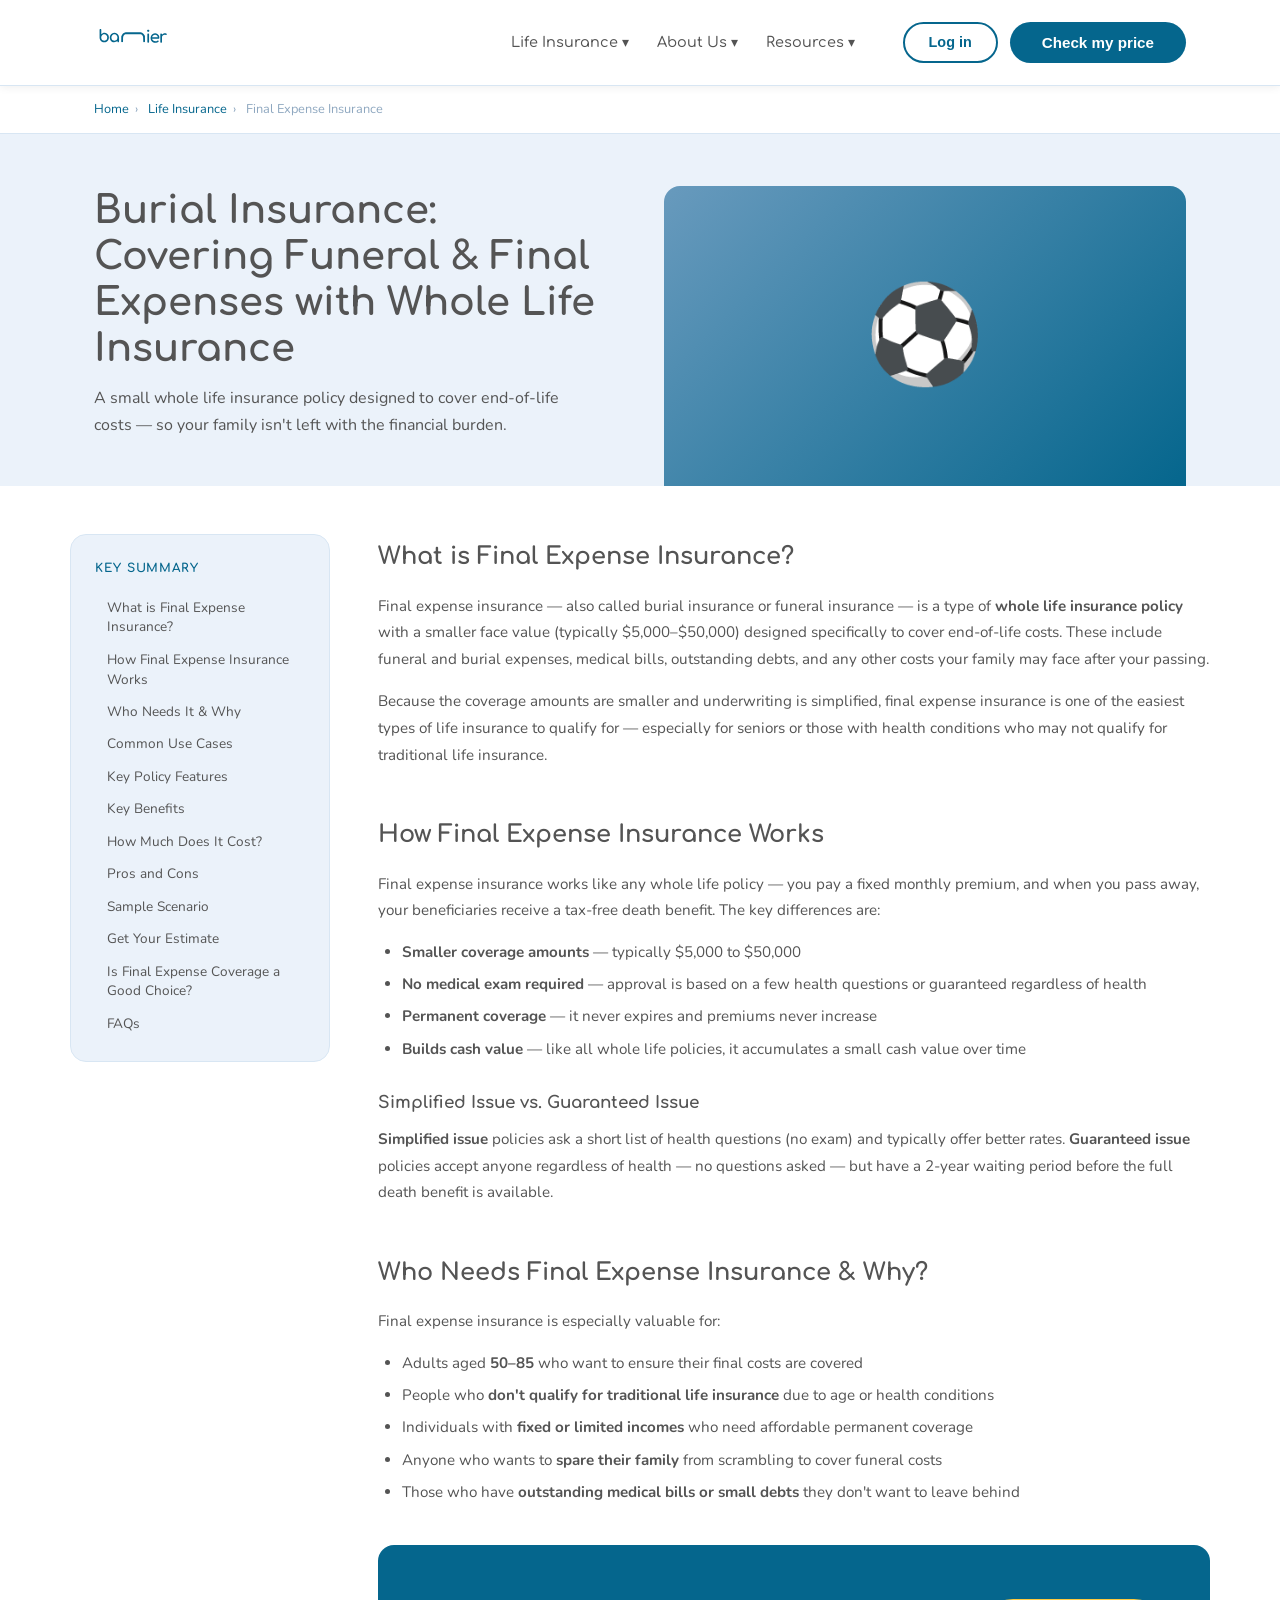
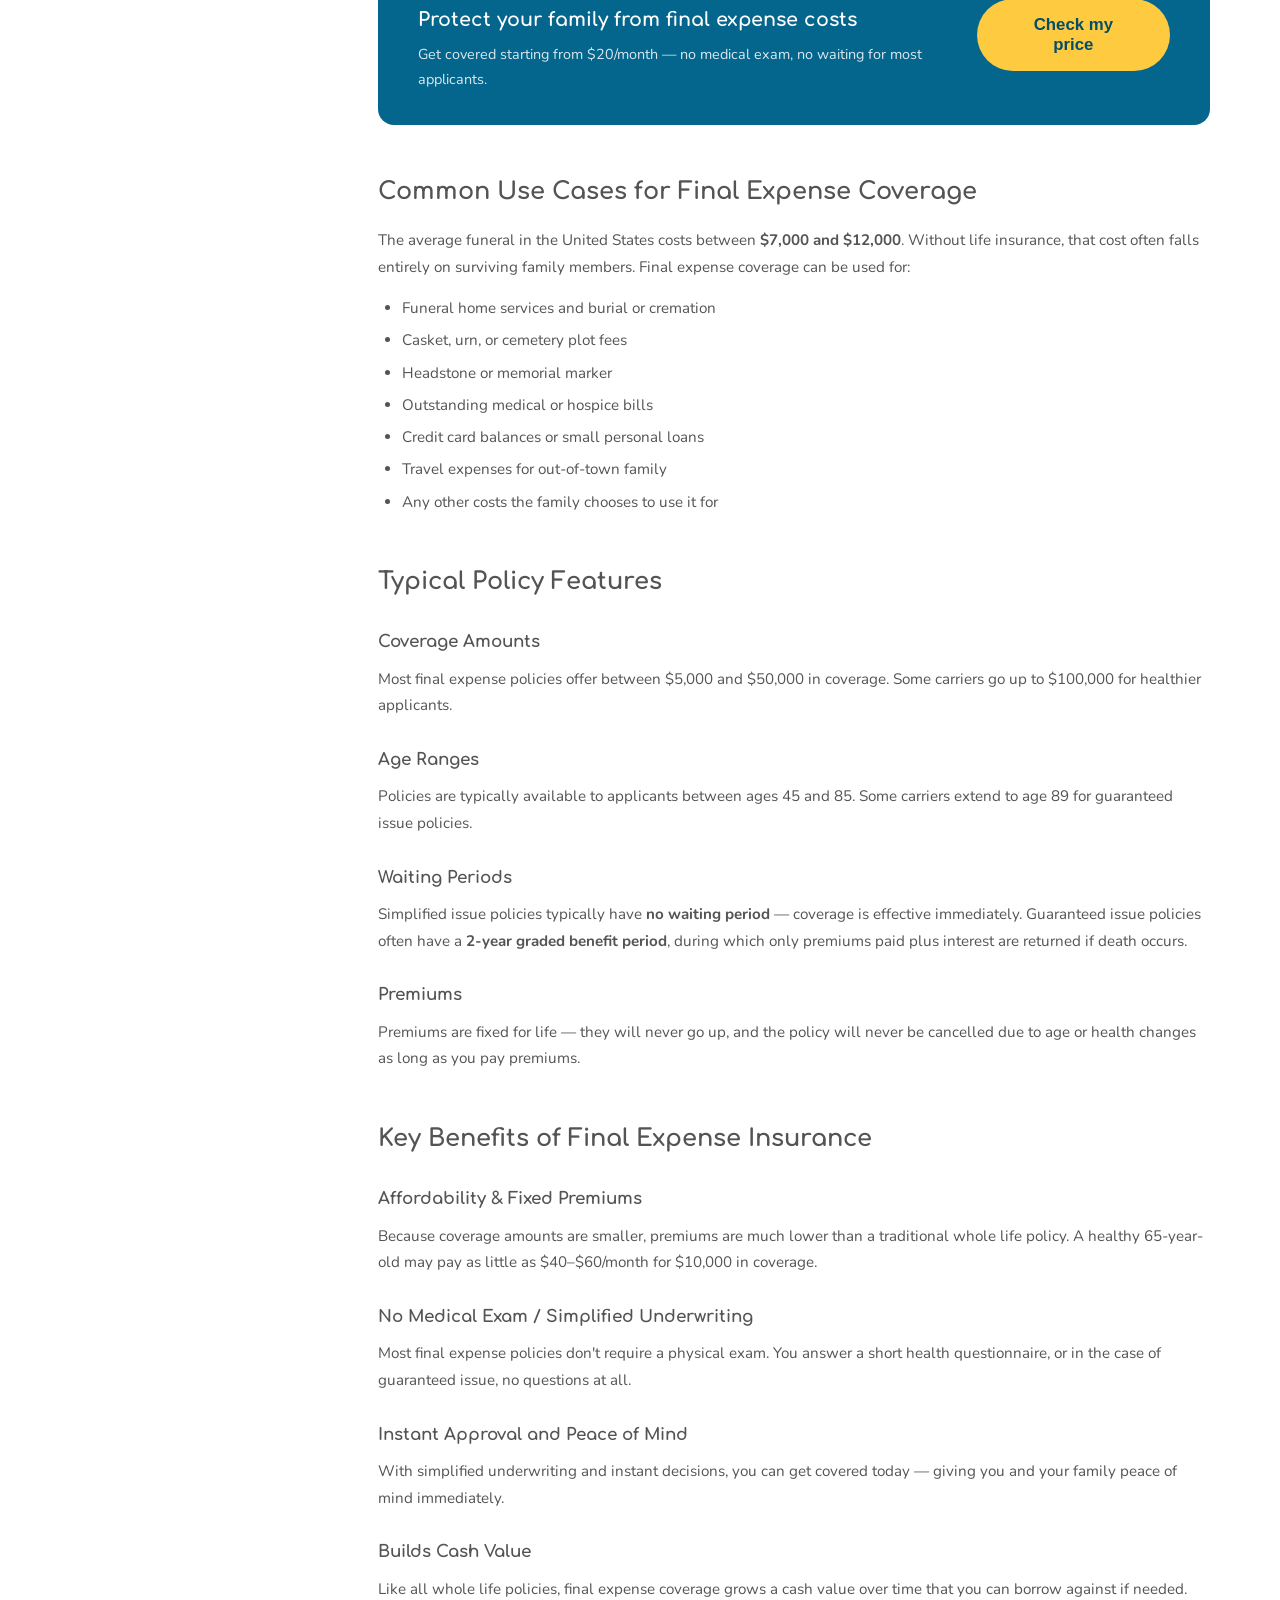
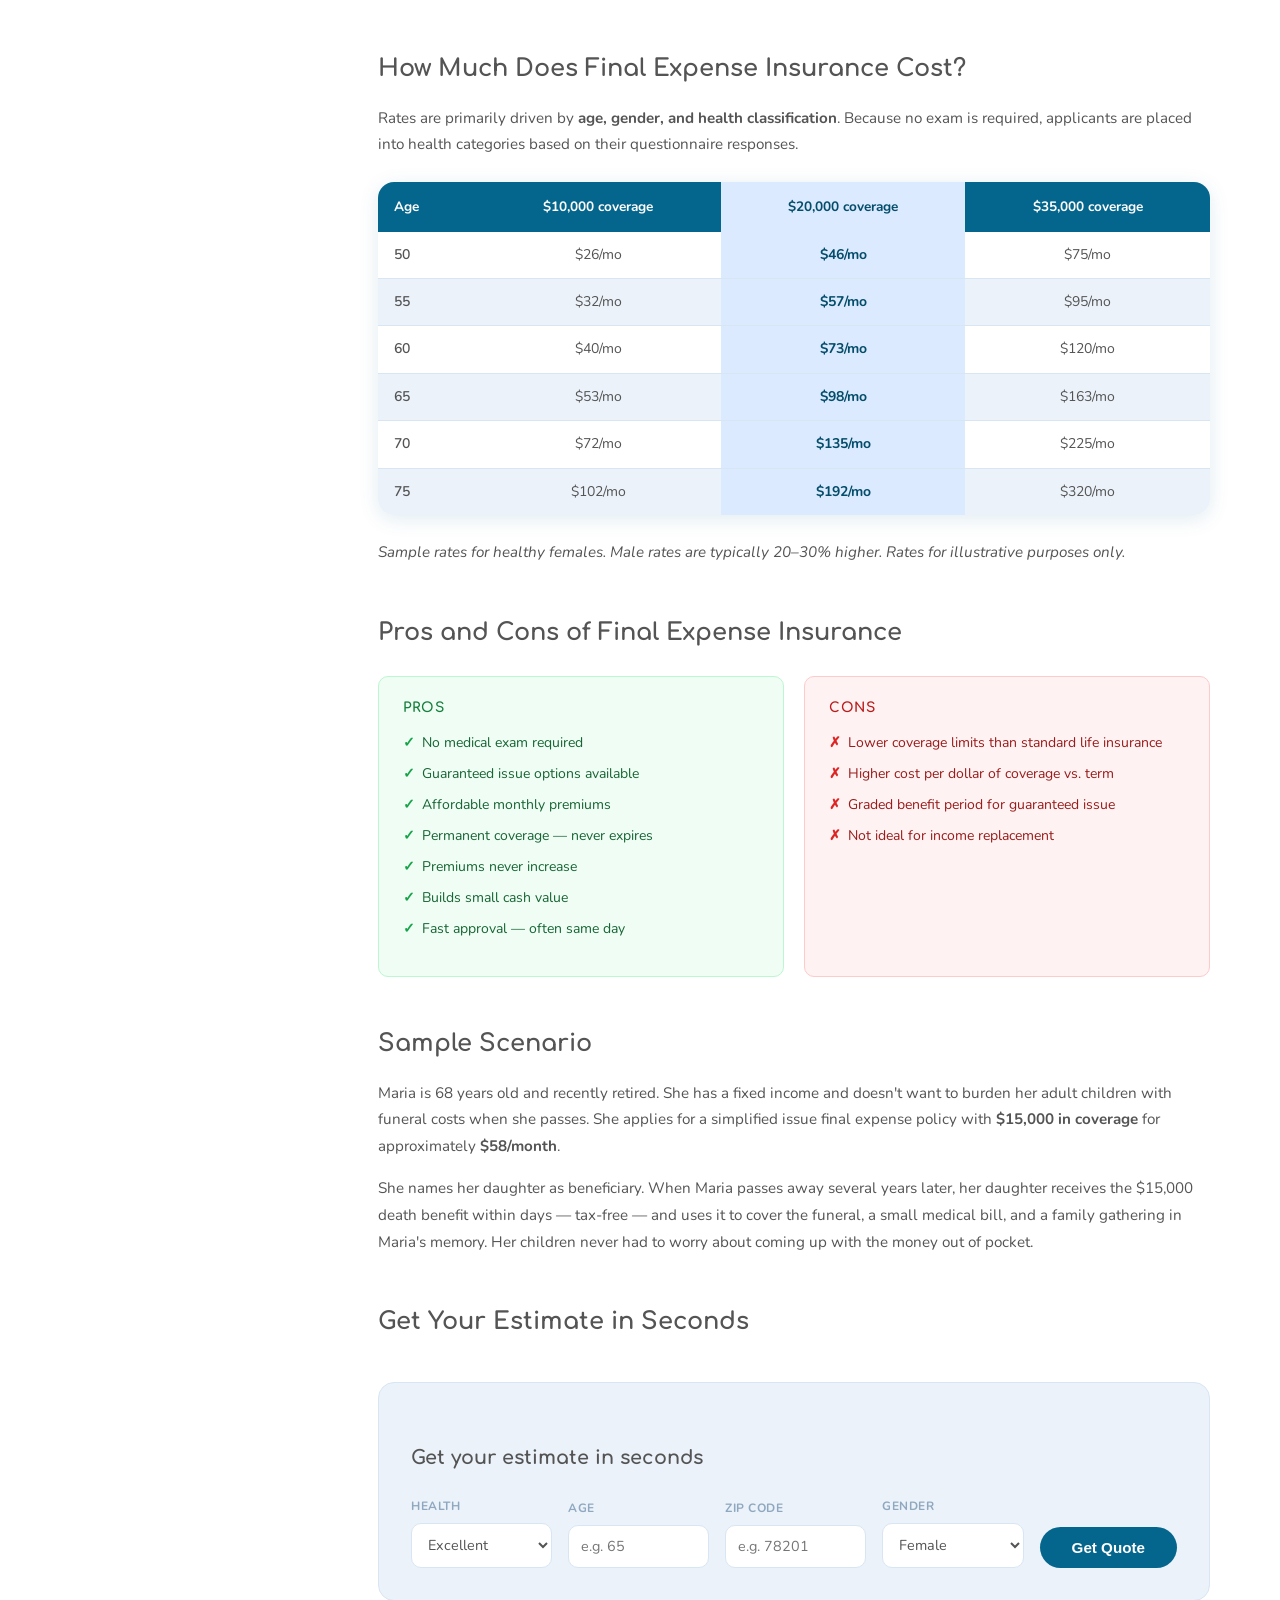
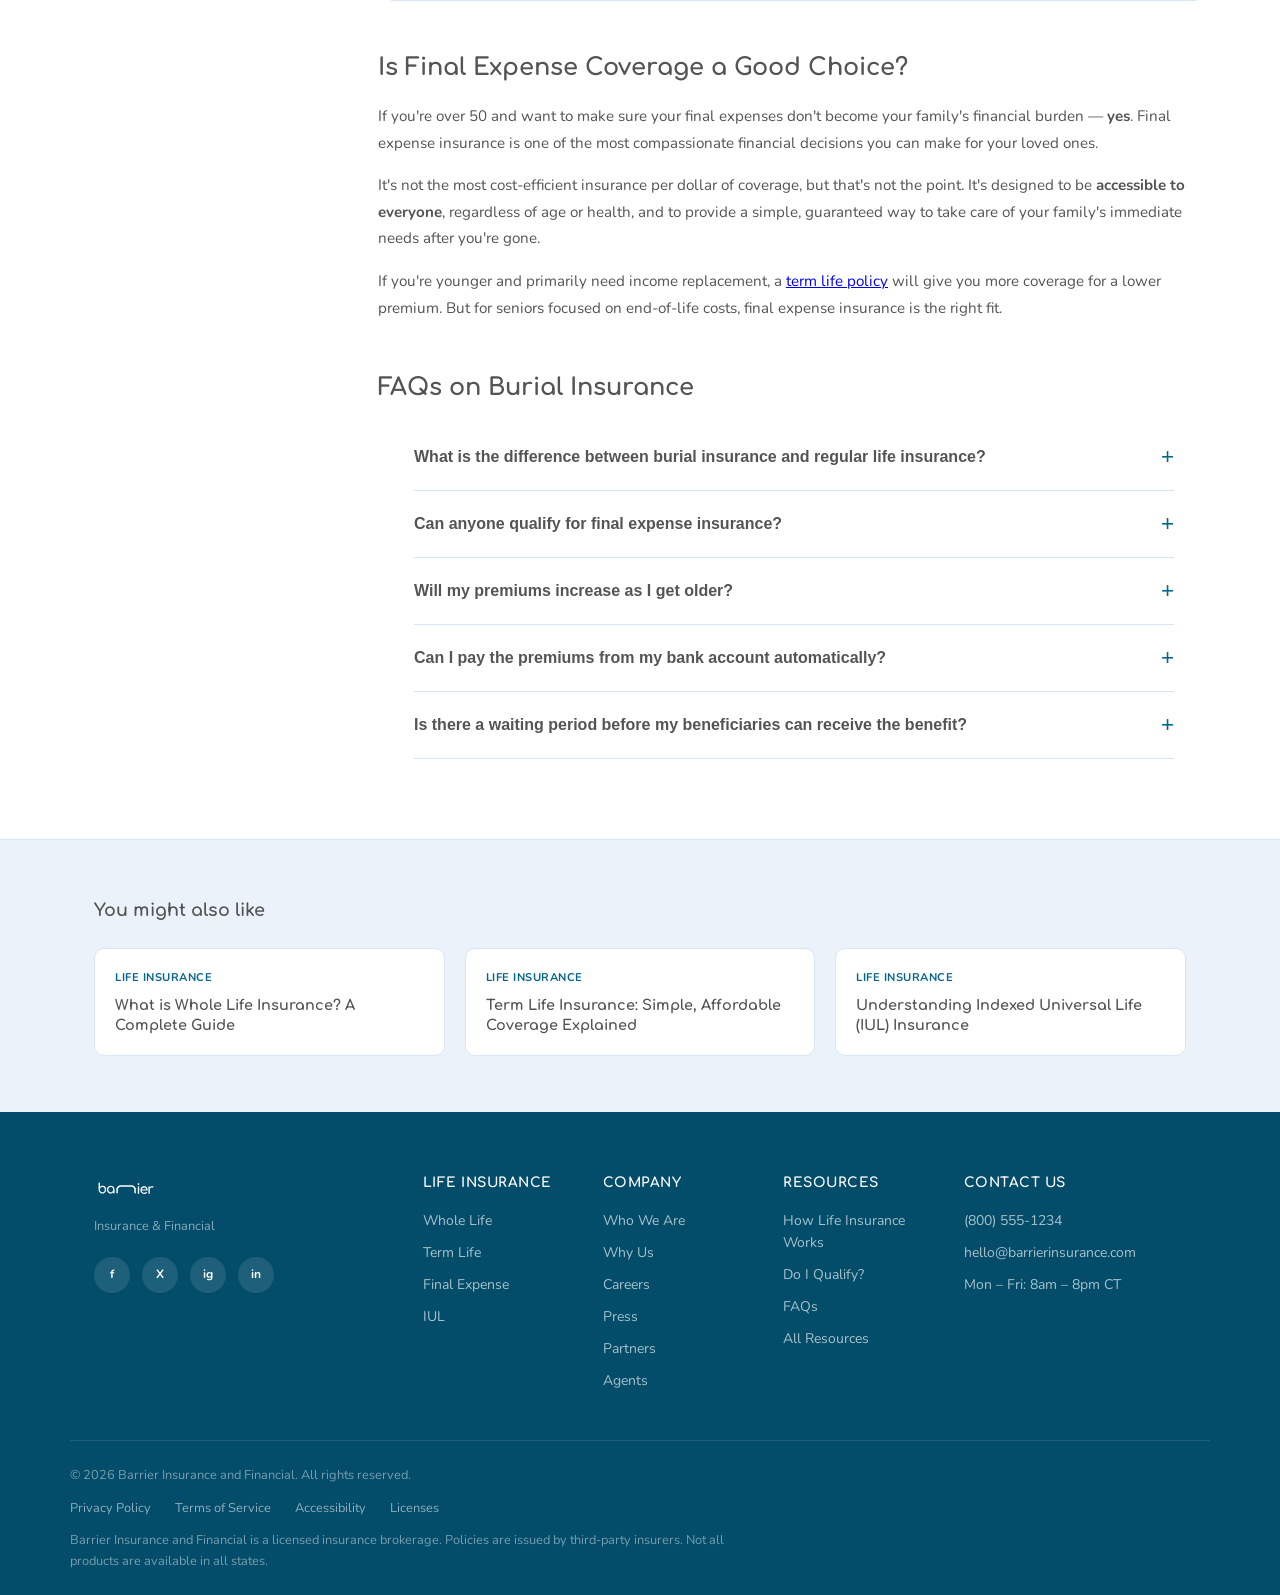
==== commit 38882c57: "Update: add Meta Pixel (ID 1562633865295720) to all pages; fire Lead event on form success" ====
--- a/final-expense.html
+++ b/final-expense.html
@@ -4,8 +4,26 @@
   <meta charset="UTF-8" />
   <meta name="viewport" content="width=device-width, initial-scale=1.0" />
   <title>Final Expense Insurance — Barrier Insurance and Financial</title>
+  <link rel="icon" href="logo.svg" type="image/svg+xml" />
   <link rel="stylesheet" href="styles.css" />
   <link href="https://fonts.googleapis.com/css2?family=Comfortaa:wght@400;500;600;700&family=Nunito:wght@300;400;500;600;700;800&display=swap" rel="stylesheet" />
+  <!-- Meta Pixel Code -->
+  <script>
+  !function(f,b,e,v,n,t,s)
+  {if(f.fbq)return;n=f.fbq=function(){n.callMethod?
+  n.callMethod.apply(n,arguments):n.queue.push(arguments)};
+  if(!f._fbq)f._fbq=n;n.push=n;n.loaded=!0;n.version='2.0';
+  n.queue=[];t=b.createElement(e);t.async=!0;
+  t.src=v;s=b.getElementsByTagName(e)[0];
+  s.parentNode.insertBefore(t,s)}(window, document,'script',
+  'https://connect.facebook.net/en_US/fbevents.js');
+  fbq('init', '1562633865295720');
+  fbq('track', 'PageView');
+  </script>
+  <noscript><img height="1" width="1" style="display:none"
+  src="https://www.facebook.com/tr?id=1562633865295720&ev=PageView&noscript=1"
+  /></noscript>
+  <!-- End Meta Pixel Code -->
 </head>
 <body>
 
@@ -163,7 +181,7 @@
       <h3>Age Ranges</h3>
       <p>Policies are typically available to applicants between ages 45 and 85. Some carriers extend to age 89 for guaranteed issue policies.</p>
       <h3>Waiting Periods</h3>
-      <p>Simplified issue policies typically have <strong>no waiting period</strong> — full coverage begins immediately. Guaranteed issue policies often have a <strong>2-year graded benefit period</strong>, during which only premiums paid plus interest are returned if death occurs.</p>
+      <p>Simplified issue policies typically have <strong>no waiting period</strong> — coverage is effective immediately. Guaranteed issue policies often have a <strong>2-year graded benefit period</strong>, during which only premiums paid plus interest are returned if death occurs.</p>
       <h3>Premiums</h3>
       <p>Premiums are fixed for life — they will never go up, and the policy will never be cancelled due to age or health changes as long as you pay premiums.</p>
 
--- a/styles.css
+++ b/styles.css
@@ -119,6 +119,7 @@
 .nav {
   display: flex;
   align-items: center;
+  justify-content: space-between;
   gap: 2rem;
   padding-top: 1rem;
   padding-bottom: 1rem;
@@ -932,3 +933,565 @@
   .estimate-form { grid-template-columns: 1fr; }
   .related-grid { grid-template-columns: 1fr; }
 }
+
+/* ============================================================
+   LANDING PAGE — Redesigned Homepage
+   ============================================================ */
+
+/* ---- LP HERO ---- */
+.lp-hero {
+  background: var(--off-white);
+  padding: 60px 0 80px;
+}
+.lp-hero-inner {
+  max-width: 1200px;
+  margin: 0 auto;
+  padding: 0 2rem;
+  display: grid;
+  grid-template-columns: 1fr 1fr;
+  gap: 60px;
+  align-items: center;
+  min-height: calc(100vh - 76px);
+}
+
+.hero-left {
+  display: flex;
+  flex-direction: column;
+  gap: 28px;
+}
+
+.hero-badge {
+  display: inline-flex;
+  align-items: center;
+  gap: 8px;
+  background: rgba(5,102,141,0.08);
+  color: var(--blue-primary);
+  font-family: 'Comfortaa', sans-serif;
+  font-size: 0.78rem;
+  font-weight: 700;
+  padding: 8px 16px;
+  border-radius: 50px;
+  border: 1.5px solid rgba(5,102,141,0.2);
+  width: fit-content;
+  letter-spacing: 0.5px;
+  text-transform: uppercase;
+}
+.hero-badge::before { content: '🛡️'; font-size: 0.9rem; }
+
+.hero-left h1 {
+  font-family: 'Comfortaa', sans-serif;
+  font-size: clamp(2rem, 3.5vw, 3rem);
+  font-weight: 700;
+  color: var(--blue-primary);
+  line-height: 1.2;
+}
+.hero-left h1 em {
+  font-style: normal;
+  color: var(--yellow);
+}
+.hero-left > p {
+  font-size: 1.05rem;
+  line-height: 1.7;
+  color: var(--text-body);
+  max-width: 480px;
+}
+
+.trust-row {
+  display: flex;
+  gap: 16px;
+  flex-wrap: wrap;
+}
+.trust-item {
+  display: flex;
+  align-items: center;
+  gap: 8px;
+  font-size: 0.85rem;
+  font-weight: 600;
+  color: var(--blue-primary);
+}
+.trust-check {
+  width: 22px;
+  height: 22px;
+  background: var(--yellow);
+  border-radius: 50%;
+  display: flex;
+  align-items: center;
+  justify-content: center;
+  font-size: 0.7rem;
+  color: var(--charcoal);
+  font-weight: 900;
+  flex-shrink: 0;
+}
+
+.lp-hero-cta { width: fit-content; }
+
+/* Photo Card */
+.hero-right {
+  display: flex;
+  justify-content: center;
+  align-items: center;
+}
+.photo-card {
+  position: relative;
+  width: 100%;
+  max-width: 380px;
+  border-radius: 28px;
+  overflow: hidden;
+  box-shadow: 0 30px 80px rgba(5,102,141,0.22), 0 0 0 6px var(--yellow);
+  aspect-ratio: 4/5;
+}
+.photo-card img {
+  width: 100%;
+  height: 100%;
+  object-fit: cover;
+  object-position: top center;
+  display: block;
+}
+.photo-overlay {
+  position: absolute;
+  bottom: 0;
+  left: 0;
+  right: 0;
+  background: linear-gradient(to top, rgba(5,102,141,0.95) 0%, transparent 70%);
+  padding: 48px 24px 24px;
+}
+.photo-name {
+  font-family: 'Comfortaa', sans-serif;
+  font-size: 1.25rem;
+  font-weight: 700;
+  color: var(--white);
+}
+.photo-title {
+  font-size: 0.82rem;
+  color: var(--yellow);
+  font-weight: 600;
+  margin-top: 4px;
+  letter-spacing: 0.3px;
+}
+.photo-tag {
+  position: absolute;
+  top: 20px;
+  right: -8px;
+  background: var(--yellow);
+  color: var(--charcoal);
+  font-family: 'Comfortaa', sans-serif;
+  font-size: 0.72rem;
+  font-weight: 700;
+  padding: 8px 18px 8px 14px;
+  border-radius: 6px 0 0 6px;
+  box-shadow: -4px 4px 12px rgba(0,0,0,0.15);
+  letter-spacing: 0.3px;
+  z-index: 2;
+}
+
+/* ---- QUOTE FORM ---- */
+.form-section {
+  background: var(--white);
+  padding: 80px 1.5rem;
+}
+.form-container { max-width: 780px; margin: 0 auto; }
+.form-header {
+  text-align: center;
+  margin-bottom: 48px;
+}
+.form-header h2 {
+  font-family: 'Comfortaa', sans-serif;
+  font-size: clamp(1.6rem, 3vw, 2.2rem);
+  color: var(--blue-primary);
+  font-weight: 700;
+  margin-bottom: 12px;
+}
+.form-header p {
+  font-size: 1rem;
+  color: var(--text-body);
+  opacity: 0.75;
+  max-width: 520px;
+  margin: 0 auto;
+  line-height: 1.6;
+}
+
+/* Step Indicator */
+.step-indicator {
+  display: flex;
+  align-items: center;
+  justify-content: center;
+  margin-bottom: 48px;
+}
+.step {
+  display: flex;
+  flex-direction: column;
+  align-items: center;
+  gap: 6px;
+}
+.step-num {
+  width: 36px;
+  height: 36px;
+  border-radius: 50%;
+  background: var(--off-white);
+  border: 2px solid var(--gray-light);
+  display: flex;
+  align-items: center;
+  justify-content: center;
+  font-family: 'Comfortaa', sans-serif;
+  font-size: 0.8rem;
+  font-weight: 700;
+  color: var(--gray-mid);
+  transition: all 0.3s;
+}
+.step.active .step-num { background: var(--blue-primary); border-color: var(--blue-primary); color: var(--white); }
+.step.done .step-num   { background: var(--yellow);       border-color: var(--yellow);       color: var(--charcoal); }
+.step-label {
+  font-size: 0.68rem;
+  font-weight: 600;
+  color: var(--gray-mid);
+  text-transform: uppercase;
+  letter-spacing: 0.5px;
+}
+.step.active .step-label { color: var(--blue-primary); }
+.step.done .step-label   { color: var(--yellow-dark); }
+.step-line {
+  width: 80px;
+  height: 2px;
+  background: var(--gray-light);
+  margin-bottom: 22px;
+  flex-shrink: 0;
+  transition: background 0.3s;
+}
+.step-line.done { background: var(--yellow); }
+
+/* Question Blocks */
+.q-block {
+  margin-bottom: 40px;
+  animation: lpFadeUp 0.4s ease both;
+}
+@keyframes lpFadeUp {
+  from { opacity: 0; transform: translateY(16px); }
+  to   { opacity: 1; transform: translateY(0); }
+}
+.q-label {
+  font-family: 'Comfortaa', sans-serif;
+  font-size: 1.05rem;
+  font-weight: 700;
+  color: var(--blue-primary);
+  margin-bottom: 16px;
+  display: flex;
+  align-items: flex-start;
+  gap: 10px;
+}
+.q-num {
+  background: var(--blue-primary);
+  color: var(--white);
+  width: 26px;
+  height: 26px;
+  border-radius: 50%;
+  display: inline-flex;
+  align-items: center;
+  justify-content: center;
+  font-size: 0.72rem;
+  font-weight: 700;
+  flex-shrink: 0;
+  margin-top: 1px;
+}
+
+.options-grid {
+  display: grid;
+  grid-template-columns: 1fr 1fr;
+  gap: 12px;
+}
+
+.opt-btn {
+  background: var(--off-white);
+  border: 2px solid transparent;
+  border-radius: 14px;
+  padding: 16px 18px;
+  text-align: left;
+  cursor: pointer;
+  font-family: 'Nunito', sans-serif;
+  font-size: 0.92rem;
+  font-weight: 600;
+  color: var(--text-dark);
+  transition: all 0.2s;
+  display: flex;
+  align-items: center;
+  gap: 12px;
+}
+.opt-btn::before {
+  content: '';
+  width: 20px;
+  height: 20px;
+  border-radius: 50%;
+  border: 2px solid var(--gray-mid);
+  flex-shrink: 0;
+  transition: all 0.2s;
+}
+.opt-btn:hover {
+  border-color: var(--blue-light);
+  background: rgba(104,154,189,0.08);
+  transform: translateY(-1px);
+}
+.opt-btn.selected {
+  border-color: var(--blue-primary);
+  background: rgba(5,102,141,0.06);
+  color: var(--blue-primary);
+}
+.opt-btn.selected::before {
+  background: var(--blue-primary);
+  border-color: var(--blue-primary);
+  box-shadow: inset 0 0 0 4px var(--white);
+}
+
+.input-field {
+  width: 100%;
+  padding: 16px 20px;
+  border: 2px solid var(--gray-light);
+  border-radius: 14px;
+  font-family: 'Nunito', sans-serif;
+  font-size: 1rem;
+  font-weight: 600;
+  color: var(--text-dark);
+  background: var(--off-white);
+  transition: border-color 0.2s, box-shadow 0.2s;
+  outline: none;
+}
+.input-field:focus {
+  border-color: var(--blue-primary);
+  box-shadow: 0 0 0 4px rgba(5,102,141,0.1);
+  background: var(--white);
+}
+
+@keyframes shake {
+  0%, 100% { transform: translateX(0); }
+  20%       { transform: translateX(-6px); }
+  40%       { transform: translateX(6px); }
+  60%       { transform: translateX(-4px); }
+  80%       { transform: translateX(4px); }
+}
+
+.options-grid[data-error="true"] .opt-btn {
+  border-color: #e53e3e;
+  background: #fff5f5;
+}
+.options-grid[data-error="true"]::after {
+  content: 'Please select an option to continue.';
+  display: block;
+  grid-column: 1 / -1;
+  color: #e53e3e;
+  font-size: 0.8rem;
+  font-weight: 600;
+  margin-top: 4px;
+}
+.options-grid[data-error="true"] {
+  animation: shake 0.35s ease;
+}
+
+.input-field.input-error {
+  border-color: #e53e3e;
+  background: #fff5f5;
+  animation: shake 0.35s ease;
+}
+.input-field.input-error::placeholder { color: #e53e3e; }
+
+.input-row {
+  display: grid;
+  grid-template-columns: 1fr 1fr;
+  gap: 16px;
+}
+
+.submit-btn {
+  width: 100%;
+  background: linear-gradient(135deg, var(--blue-primary) 0%, var(--blue-dark) 100%);
+  color: var(--white);
+  font-family: 'Comfortaa', sans-serif;
+  font-size: 1.1rem;
+  font-weight: 700;
+  padding: 20px 40px;
+  border: none;
+  border-radius: 16px;
+  cursor: pointer;
+  margin-top: 12px;
+  transition: transform 0.2s, box-shadow 0.2s;
+  letter-spacing: 0.3px;
+  box-shadow: 0 8px 24px rgba(5,102,141,0.3);
+}
+.submit-btn:hover {
+  transform: translateY(-2px);
+  box-shadow: 0 14px 32px rgba(5,102,141,0.38);
+}
+.submit-btn:active { transform: translateY(0); }
+
+.form-disclaimer {
+  text-align: center;
+  margin-top: 16px;
+  font-size: 0.78rem;
+  color: var(--gray-mid);
+  line-height: 1.5;
+}
+.form-disclaimer a { color: var(--blue-light); text-decoration: none; }
+.form-disclaimer a:hover { text-decoration: underline; }
+
+/* Success Screen */
+.success-screen {
+  display: none;
+  text-align: center;
+  padding: 60px 20px;
+  animation: lpFadeUp 0.5s ease both;
+}
+.success-screen.visible { display: block; }
+.success-icon {
+  width: 80px;
+  height: 80px;
+  background: var(--yellow);
+  border-radius: 50%;
+  display: flex;
+  align-items: center;
+  justify-content: center;
+  font-size: 2.2rem;
+  font-weight: 700;
+  color: var(--charcoal);
+  margin: 0 auto 24px;
+}
+.success-screen h2 {
+  font-family: 'Comfortaa', sans-serif;
+  font-size: 1.8rem;
+  color: var(--blue-primary);
+  font-weight: 700;
+  margin-bottom: 12px;
+}
+.success-screen p {
+  font-size: 1rem;
+  color: var(--text-body);
+  max-width: 420px;
+  margin: 0 auto 32px;
+  line-height: 1.65;
+}
+.success-cta-row {
+  display: flex;
+  gap: 16px;
+  justify-content: center;
+  flex-wrap: wrap;
+}
+.success-btn {
+  text-decoration: none;
+  padding: 14px 28px;
+  font-size: 1rem;
+  font-weight: 700;
+  border-radius: 50px;
+}
+
+/* ---- WHY BARRIER ---- */
+.why-section {
+  background: var(--off-white);
+  padding: 80px 1.5rem;
+}
+.why-container { max-width: 1100px; margin: 0 auto; }
+
+.section-title {
+  font-family: 'Comfortaa', sans-serif;
+  font-size: clamp(1.5rem, 2.5vw, 2rem);
+  color: var(--blue-primary);
+  font-weight: 700;
+  text-align: center;
+  margin-bottom: 12px;
+}
+.why-sub {
+  text-align: center;
+  color: var(--text-body);
+  font-size: 0.95rem;
+  margin-bottom: 52px;
+  line-height: 1.65;
+  opacity: 0.75;
+  max-width: 560px;
+  margin-left: auto;
+  margin-right: auto;
+}
+.why-grid {
+  display: grid;
+  grid-template-columns: repeat(3, 1fr);
+  gap: 28px;
+}
+.why-card {
+  background: var(--white);
+  border-radius: 20px;
+  padding: 32px 28px;
+  box-shadow: var(--shadow);
+  transition: transform 0.2s, box-shadow 0.2s;
+  border-top: 4px solid var(--yellow);
+}
+.why-card:hover {
+  transform: translateY(-4px);
+  box-shadow: 0 12px 32px rgba(5,102,141,0.15);
+}
+.why-icon { font-size: 2rem; margin-bottom: 16px; display: block; }
+.why-card h3 {
+  font-family: 'Comfortaa', sans-serif;
+  font-size: 1.05rem;
+  color: var(--blue-primary);
+  font-weight: 700;
+  margin-bottom: 10px;
+}
+.why-card p {
+  font-size: 0.88rem;
+  line-height: 1.65;
+  color: var(--text-body);
+}
+
+/* ---- TESTIMONIAL ---- */
+.testimonial-section {
+  background: linear-gradient(135deg, var(--blue-primary) 0%, #02445e 100%);
+  padding: 80px 1.5rem;
+  text-align: center;
+}
+.testimonial-section .stars {
+  color: var(--yellow);
+  font-size: 1.4rem;
+  margin-bottom: 20px;
+}
+.testimonial-section blockquote {
+  font-family: 'Comfortaa', sans-serif;
+  font-size: clamp(1.1rem, 2vw, 1.45rem);
+  color: var(--white);
+  font-weight: 600;
+  max-width: 700px;
+  margin: 0 auto 24px;
+  line-height: 1.65;
+  font-style: italic;
+}
+.testimonial-section blockquote::before { content: '\201C'; }
+.testimonial-section blockquote::after  { content: '\201D'; }
+.testimonial-author {
+  color: var(--yellow);
+  font-size: 0.85rem;
+  font-weight: 700;
+  letter-spacing: 1px;
+  text-transform: uppercase;
+}
+
+/* ---- RESPONSIVE — LANDING PAGE ---- */
+@media (max-width: 960px) {
+  .why-grid { grid-template-columns: 1fr 1fr; }
+}
+
+@media (max-width: 860px) {
+  .lp-hero-inner {
+    grid-template-columns: 1fr;
+    padding: 0 1.5rem;
+    gap: 40px;
+    min-height: auto;
+  }
+  .hero-right { order: -1; }
+  .photo-card { max-width: 280px; margin: 0 auto; }
+  .hero-left h1 { text-align: center; }
+  .hero-left > p { text-align: center; margin: 0 auto; }
+  .trust-row { justify-content: center; }
+  .lp-hero-cta { margin: 0 auto; }
+}
+
+@media (max-width: 600px) {
+  .why-grid { grid-template-columns: 1fr; }
+  .options-grid { grid-template-columns: 1fr; }
+  .input-row { grid-template-columns: 1fr; }
+  .lp-hero { padding: 40px 0 60px; }
+  .form-section,
+  .why-section,
+  .testimonial-section { padding: 60px 1.5rem; }
+}
